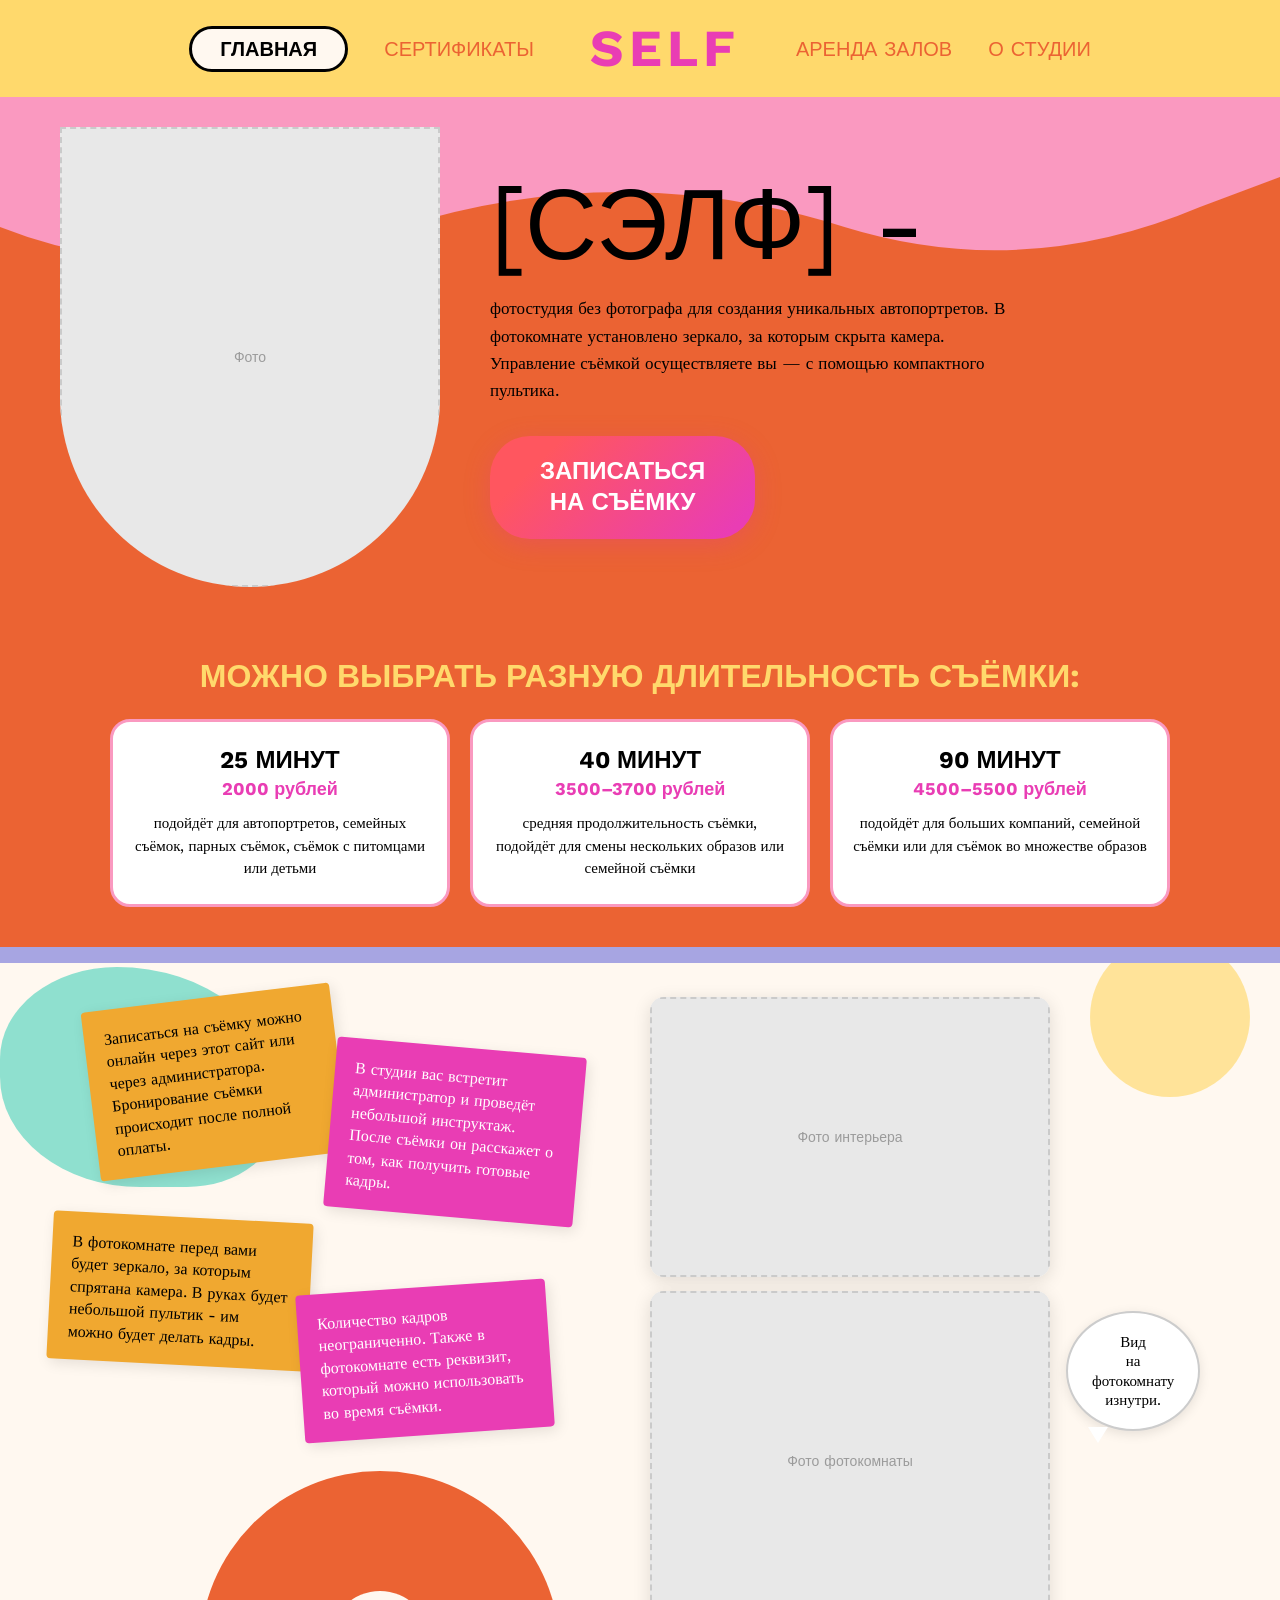
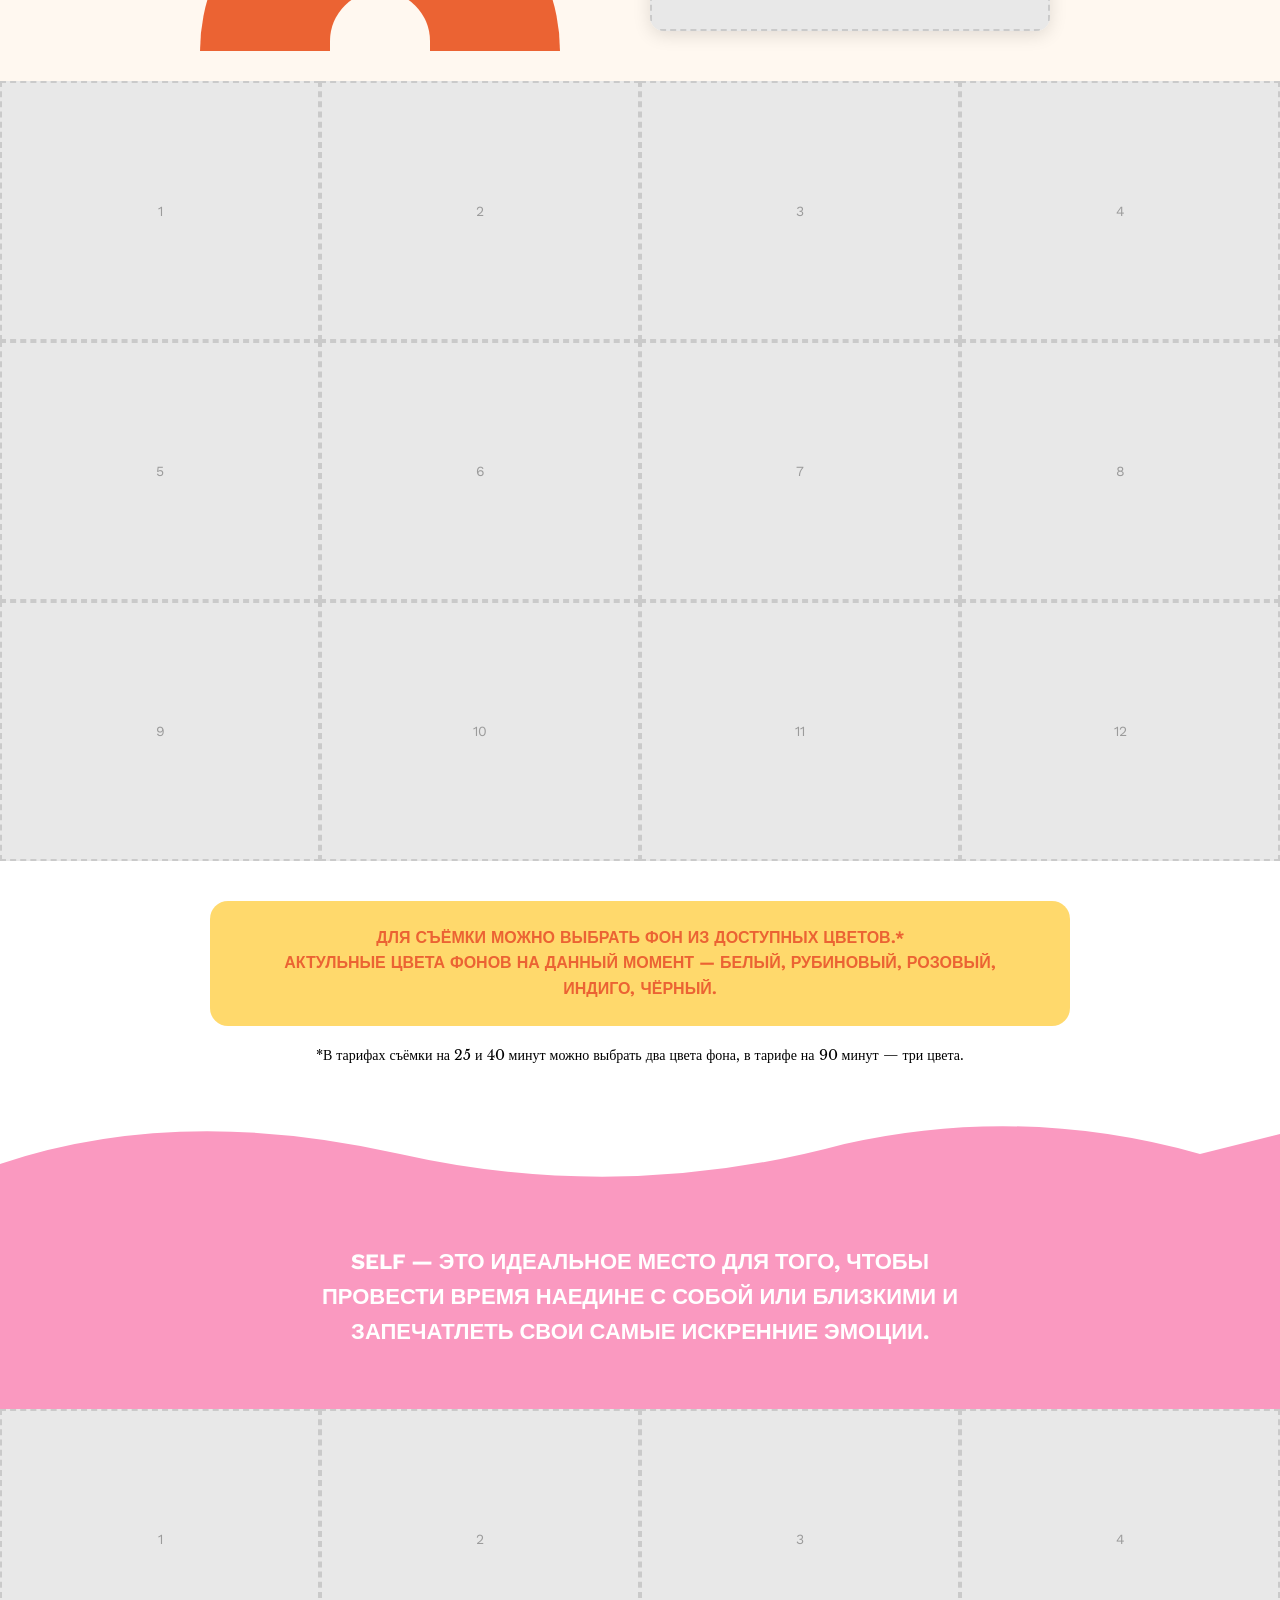
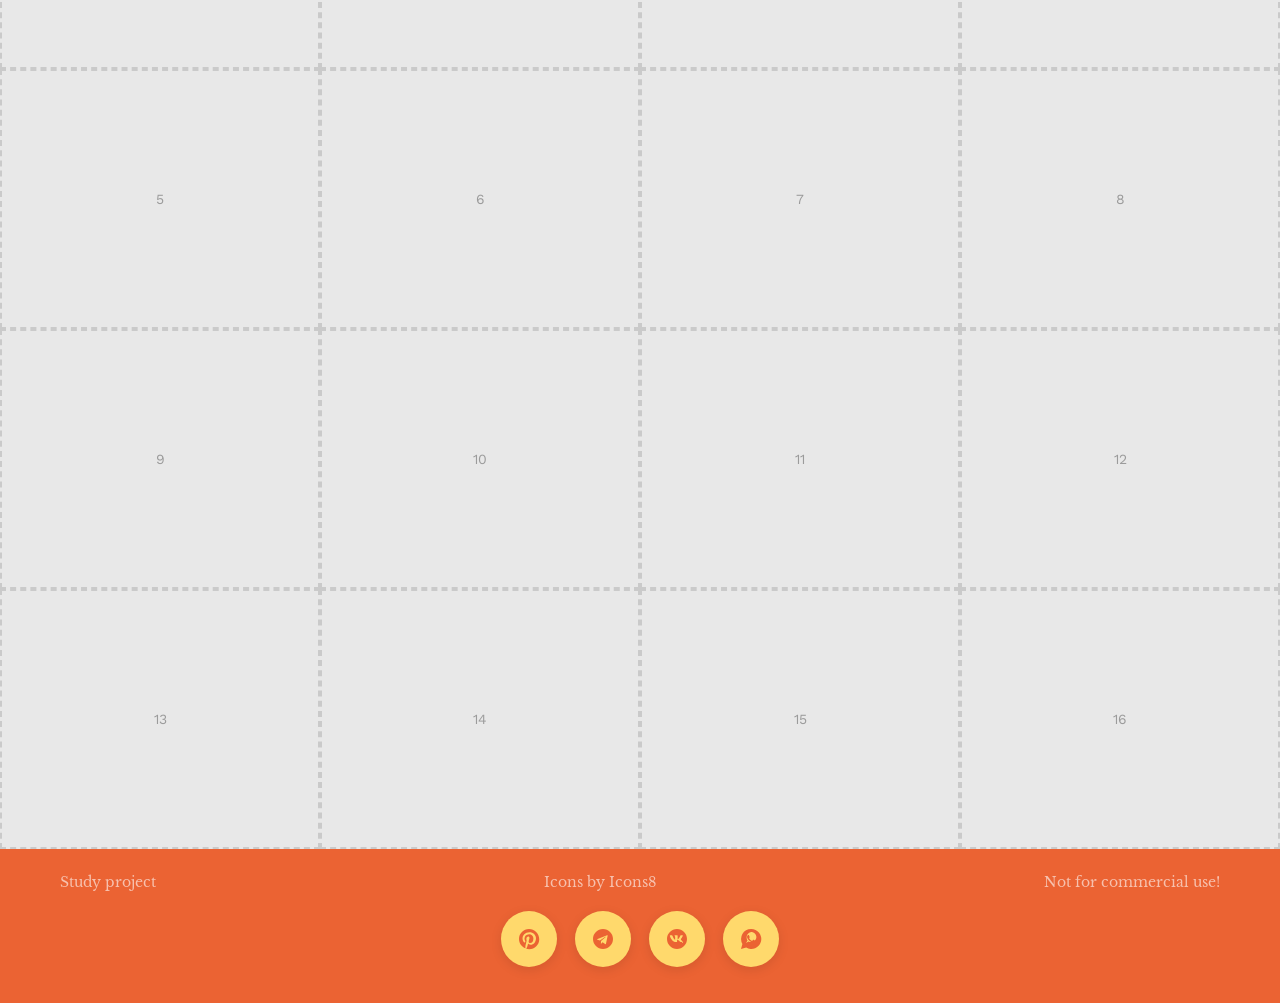
==== index.html @ c2c87804 "Add files via upload" ====
<!DOCTYPE html>
<html lang="ru">
<head>
    <meta charset="UTF-8">
    <meta name="viewport" content="width=device-width, initial-scale=1.0">
    <title>SELF — фотостудия</title>
    <!-- Подключаем файл стилей. Если переименуешь CSS файл — измени имя здесь -->
    <link rel="stylesheet" href="style.css">
</head>
<body>

<!-- ============================================================
     БЛОК 1: НАВИГАЦИЯ (HEADER)
     Жёлтая шапка сайта с меню
     
     Чтобы изменить текст пунктов — меняй текст внутри <a>
     Чтобы изменить какая страница "активная" — перемести класс nav__link--active
     Чтобы изменить ссылку — меняй href="файл.html"
     ============================================================ -->
<header class="header">
    <nav class="nav">
        <!-- ГЛАВНАЯ — активная страница (класс nav__link--active даёт рамку) -->
        <a href="index.html" class="nav__link nav__link--active">ГЛАВНАЯ</a>
        
        <!-- Остальные пункты — оранжевый текст без рамки -->
        <a href="certificates.html" class="nav__link">СЕРТИФИКАТЫ</a>
        
        <!-- Логотип SELF по центру — крупный розовый текст -->
        <!-- ЗАМЕНИ НА SVG: вместо текста вставь <img src="logo.svg" class="nav__logo-img"> -->
        <a href="index.html" class="nav__logo">SELF</a>
        
        <div class="nav__dropdown">
            <span class="nav__link">АРЕНДА ЗАЛОВ</span>
            <div class="nav__dropdown-menu">
                <a href="room-small.html" class="nav__dropdown-item">Малый зал</a>
                <a href="room-big.html" class="nav__dropdown-item">Большой зал</a>
            </div>
        </div>
        <a href="about.html" class="nav__link">О СТУДИИ</a>
    </nav>
</header>


<!-- ============================================================
     БЛОК 2: ГЕРОЙ (HERO)
     Главный экран — оранжевый фон, розовая волна сверху,
     фото слева, текст + кнопка справа
     ============================================================ -->
<section class="hero">

    <!-- Розовая волна сверху — это SVG-картинка -->
    <!-- Чтобы изменить форму волны — редактируй точки в path d="..." -->
    <!-- Чтобы изменить цвет волны — меняй fill="#FA99C0" -->
    <div class="hero__wave">
        <svg viewBox="0 0 1440 200" preserveAspectRatio="none">
            <path d="M0,0 L0,130 Q200,200 450,130 Q700,60 950,130 Q1150,185 1350,110 L1440,80 L1440,0 Z" fill="#FA99C0"/>
        </svg>
    </div>

    <div class="hero__inner">
        <!-- ФОТО слева — сейчас заглушка, замени на реальное фото -->
        <div class="hero__photo-col">
            <div class="hero__photo-wrap">
                <!-- ВСТАВИТЬ ФОТО: замени div.placeholder на <img src="фото.jpg" alt="описание"> -->
                <div class="placeholder">Фото</div>
            </div>
        </div>

        <!-- ТЕКСТ справа -->
        <div class="hero__text-col">
            <!-- Заголовок — меняй текст между тегами -->
            <h1 class="hero__title">[СЭЛФ] -</h1>
            
            <!-- Описание — меняй текст -->
            <p class="hero__desc">фотостудия без фотографа для создания уникальных автопортретов. В фотокомнате установлено зеркало, за которым скрыта камера. Управление съёмкой осуществляете вы — с помощью компактного пультика.</p>
            
            <!-- Кнопка — <br> делает перенос строки -->
            <!-- href="#" — ссылка, замени на нужную страницу -->
            <a href="#" class="hero__btn">ЗАПИСАТЬСЯ<br>НА СЪЁМКУ</a>
        </div>
    </div>
</section>


<!-- ============================================================
     БЛОК 3: ДЛИТЕЛЬНОСТЬ СЪЁМКИ (DURATION)
     Оранжевый фон, жёлтый заголовок, 3 карточки с розовой рамкой
     
     Чтобы добавить 4-ю карточку — скопируй <div class="duration__card">...</div>
     Чтобы изменить цену — меняй текст внутри <span class="duration__price">
     ============================================================ -->
<section class="duration">
    <h2 class="duration__heading">МОЖНО ВЫБРАТЬ РАЗНУЮ ДЛИТЕЛЬНОСТЬ СЪЁМКИ:</h2>
    
    <div class="duration__grid">
        <!-- Карточка 1: 25 минут -->
        <div class="duration__card">
            <span class="duration__time">25 МИНУТ</span>          <!-- Время -->
            <span class="duration__price">2000 рублей</span>       <!-- Цена (розовый цвет) -->
            <p class="duration__text">подойдёт для автопортретов, семейных съёмок, парных съёмок, съёмок с питомцами или детьми</p>  <!-- Описание -->
        </div>
        
        <!-- Карточка 2: 40 минут -->
        <div class="duration__card">
            <span class="duration__time">40 МИНУТ</span>
            <span class="duration__price">3500–3700 рублей</span>
            <p class="duration__text">средняя продолжительность съёмки, подойдёт для смены нескольких образов или семейной съёмки</p>
        </div>
        
        <!-- Карточка 3: 90 минут -->
        <div class="duration__card">
            <span class="duration__time">90 МИНУТ</span>
            <span class="duration__price">4500–5500 рублей</span>
            <p class="duration__text">подойдёт для больших компаний, семейной съёмки или для съёмок во множестве образов</p>
        </div>
    </div>
</section>


<!-- ============================================================
     БЛОК 4: СЕКЦИЯ "О СТУДИИ" (ABOUT)
     Бежевый фон, декоративные пятна, стикеры с текстом,
     фото интерьера, пузырь "Вид на фотокомнату"
     ============================================================ -->
<section class="about">
    <!-- Лавандовая полоска сверху (декор) -->
    <div class="about__stripe-top"></div>
    
    <!-- Декоративные пятна (блобы) — размер/цвет/позиция в CSS -->
    <div class="blob blob--green"></div>   <!-- Зелёное пятно слева -->
    <div class="blob blob--yellow"></div>  <!-- Жёлтый круг справа -->
    <div class="blob blob--arch"></div>    <!-- Оранжевая арка снизу -->

    <div class="about__inner">
        <!-- СТИКЕРЫ (записки) — левая колонка -->
        <div class="about__notes-area">
            <!-- Стикер 1 — оранжевый, наклон влево -->
            <!-- note--orange = оранжевый цвет, note--1 = позиция/наклон -->
            <div class="note note--orange note--1">
                <p>Записаться на съёмку можно онлайн через этот сайт или через администратора. Бронирование съёмки происходит после полной оплаты.</p>
            </div>
            
            <!-- Стикер 2 — розовый, наклон вправо -->
            <div class="note note--pink note--2">
                <p>В студии вас встретит администратор и проведёт небольшой инструктаж. После съёмки он расскажет о том, как получить готовые кадры.</p>
            </div>
            
            <!-- Стикер 3 — оранжевый -->
            <div class="note note--orange note--3">
                <p>В фотокомнате перед вами будет зеркало, за которым спрятана камера. В руках будет небольшой пультик - им можно будет делать кадры.</p>
            </div>
            
            <!-- Стикер 4 — розовый -->
            <div class="note note--pink note--4">
                <p>Количество кадров неограниченно. Также в фотокомнате есть реквизит, который можно использовать во время съёмки.</p>
            </div>
        </div>

        <!-- ФОТО — правая колонка -->
        <div class="about__photos-col">
            <!-- Верхнее фото интерьера -->
            <!-- ВСТАВИТЬ ФОТО: замени placeholder на <img src="фото.jpg" alt="описание"> -->
            <div class="about__photo about__photo--top">
                <div class="placeholder">Фото интерьера</div>
            </div>
            
            <div class="about__photo-row">
                <!-- Нижнее фото фотокомнаты -->
                <div class="about__photo about__photo--bottom">
                    <div class="placeholder">Фото фотокомнаты</div>
                </div>
                
                <!-- Пузырь с текстом и хвостиком -->
                <div class="about__bubble">
                    <span>Вид<br>на фотокомнату<br>изнутри.</span>
                    <div class="about__bubble-tail"></div>  <!-- Хвостик пузыря -->
                </div>
            </div>
        </div>
    </div>
</section>


<!-- ============================================================
     БЛОК 5: ФОТОСЕТКА ВЕРХНЯЯ (4 колонки × 3 ряда = 12 фото)
     
     ВСТАВИТЬ ФОТО: замени каждый <div class="placeholder">
     на <img src="фото.jpg" alt="" style="width:100%;height:100%;object-fit:cover">
     ============================================================ -->
<section class="pgrid pgrid--top">
    <div class="pg"><div class="placeholder">1</div></div>
    <div class="pg"><div class="placeholder">2</div></div>
    <div class="pg"><div class="placeholder">3</div></div>
    <div class="pg"><div class="placeholder">4</div></div>
    <div class="pg"><div class="placeholder">5</div></div>
    <div class="pg"><div class="placeholder">6</div></div>
    <div class="pg"><div class="placeholder">7</div></div>
    <div class="pg"><div class="placeholder">8</div></div>
    <div class="pg"><div class="placeholder">9</div></div>
    <div class="pg"><div class="placeholder">10</div></div>
    <div class="pg"><div class="placeholder">11</div></div>
    <div class="pg"><div class="placeholder">12</div></div>
</section>


<!-- ============================================================
     БЛОК 6: ИНФОРМАЦИЯ О ФОНАХ (BACKDROP)
     Белый фон, жёлтая карточка с текстом, сноска
     ============================================================ -->
<section class="backdrop-white">
    <!-- Жёлтая карточка с основным текстом -->
    <div class="backdrop__card">
        <p class="backdrop__text">ДЛЯ СЪЁМКИ МОЖНО ВЫБРАТЬ ФОН ИЗ ДОСТУПНЫХ ЦВЕТОВ.*<br>АКТУЛЬНЫЕ ЦВЕТА ФОНОВ НА ДАННЫЙ МОМЕНТ — БЕЛЫЙ, РУБИНОВЫЙ, РОЗОВЫЙ, ИНДИГО, ЧЁРНЫЙ.</p>
    </div>
    <!-- Сноска мелким текстом -->
    <p class="backdrop__note">*В тарифах съёмки на 25 и 40 минут можно выбрать два цвета фона, в тарифе на 90 минут — три цвета.</p>
</section>


<!-- ============================================================
     БЛОК 7: ЦИТАТА (QUOTE)
     Розовая волна переходит в розовый фон с белым текстом
     ============================================================ -->
<section class="quote-section">
    <!-- Волна — переход от белого (backdrop) к розовому -->
    <!-- Цвет волны fill="#FA99C0" — должен совпадать с фоном .quote__body -->
    <div class="quote__wave">
        <svg viewBox="0 0 1440 100" preserveAspectRatio="none">
            <path d="M0,100 L0,60 Q200,0 450,50 Q700,100 950,40 Q1150,0 1350,50 L1440,30 L1440,100 Z" fill="#FA99C0"/>
        </svg>
    </div>
    <!-- Текст цитаты — белый на розовом -->
    <div class="quote__body">
        <p class="quote__text">SELF — ЭТО ИДЕАЛЬНОЕ МЕСТО ДЛЯ ТОГО, ЧТОБЫ ПРОВЕСТИ ВРЕМЯ НАЕДИНЕ С СОБОЙ ИЛИ БЛИЗКИМИ И ЗАПЕЧАТЛЕТЬ СВОИ САМЫЕ ИСКРЕННИЕ ЭМОЦИИ.</p>
    </div>
</section>


<!-- ============================================================
     БЛОК 8: ФОТОСЕТКА НИЖНЯЯ (4 колонки × 4 ряда = 16 фото)
     ============================================================ -->
<section class="pgrid pgrid--btm">
    <div class="pg"><div class="placeholder">1</div></div>
    <div class="pg"><div class="placeholder">2</div></div>
    <div class="pg"><div class="placeholder">3</div></div>
    <div class="pg"><div class="placeholder">4</div></div>
    <div class="pg"><div class="placeholder">5</div></div>
    <div class="pg"><div class="placeholder">6</div></div>
    <div class="pg"><div class="placeholder">7</div></div>
    <div class="pg"><div class="placeholder">8</div></div>
    <div class="pg"><div class="placeholder">9</div></div>
    <div class="pg"><div class="placeholder">10</div></div>
    <div class="pg"><div class="placeholder">11</div></div>
    <div class="pg"><div class="placeholder">12</div></div>
    <div class="pg"><div class="placeholder">13</div></div>
    <div class="pg"><div class="placeholder">14</div></div>
    <div class="pg"><div class="placeholder">15</div></div>
    <div class="pg"><div class="placeholder">16</div></div>
</section>


<!-- ============================================================
     БЛОК 9: ПОДВАЛ (FOOTER)
     Оранжевый фон, текст, иконки соцсетей в жёлтых кружках
     ============================================================ -->
<footer class="footer">
    <!-- Три текста в ряд -->
    <div class="footer__top">
        <span>Study project</span>
        <span>Icons by Icons8</span>
        <span>Not for commercial use!</span>
    </div>
    
    <!-- Иконки соцсетей — каждая в жёлтом кружке -->
    <!-- SVG внутри — это векторная иконка. Можно заменить на другую -->
    <div class="footer__socials">
        <!-- Pinterest -->
        <a href="#" class="soc"><svg width="24" height="24" viewBox="0 0 24 24" fill="currentColor"><path d="M12 2C6.48 2 2 6.48 2 12c0 4.25 2.67 7.9 6.44 9.34-.09-.78-.17-1.99.04-2.85.18-.78 1.2-5.08 1.2-5.08s-.31-.61-.31-1.52c0-1.42.82-2.49 1.85-2.49.87 0 1.29.66 1.29 1.44 0 .88-.56 2.19-.85 3.41-.24 1.02.51 1.85 1.52 1.85 1.82 0 3.22-1.92 3.22-4.69 0-2.45-1.76-4.17-4.28-4.17-2.91 0-4.62 2.18-4.62 4.44 0 .88.34 1.82.76 2.33.08.1.09.19.07.29-.08.32-.25 1.02-.29 1.16-.05.19-.15.23-.35.14-1.31-.61-2.13-2.53-2.13-4.07 0-3.31 2.41-6.36 6.94-6.36 3.65 0 6.48 2.6 6.48 6.07 0 3.62-2.28 6.54-5.46 6.54-1.07 0-2.07-.55-2.41-1.21l-.66 2.5c-.24.91-.88 2.06-1.31 2.75.99.31 2.03.47 3.12.47 5.52 0 10-4.48 10-10S17.52 2 12 2z"/></svg></a>
        <!-- Telegram -->
        <a href="#" class="soc"><svg width="24" height="24" viewBox="0 0 24 24" fill="currentColor"><path d="M12 2C6.48 2 2 6.48 2 12s4.48 10 10 10 10-4.48 10-10S17.52 2 12 2zm4.64 6.8l-1.66 7.84c-.12.56-.44.7-.9.43l-2.5-1.84-1.2 1.16c-.14.14-.25.25-.5.25l.18-2.52 4.6-4.16c.2-.18-.04-.28-.3-.1L8.9 13.42l-2.42-.76c-.52-.16-.53-.52.12-.78l9.46-3.64c.44-.16.82.1.68.76z"/></svg></a>
        <!-- VK -->
        <a href="#" class="soc"><svg width="24" height="24" viewBox="0 0 24 24" fill="currentColor"><path d="M12 2C6.48 2 2 6.48 2 12s4.48 10 10 10 10-4.48 10-10S17.52 2 12 2zm5.01 13.04h-1.43c-.54 0-.71-.43-1.68-1.42-.85-.82-1.22-.93-1.43-.93-.29 0-.38.08-.38.49v1.3c0 .35-.11.56-1.03.56-1.52 0-3.21-.92-4.4-2.64C5.24 10.58 4.9 9.08 4.9 8.68c0-.21.08-.4.49-.4h1.43c.37 0 .51.17.65.56.72 2.08 1.92 3.9 2.41 3.9.19 0 .27-.08.27-.55v-2.15c-.06-.94-.55-1.02-.55-1.36 0-.17.14-.34.37-.34h2.25c.31 0 .42.17.42.53v2.9c0 .31.14.42.23.42.19 0 .34-.11.68-.46 1.06-1.18 1.81-3.01 1.81-3.01.1-.21.27-.4.64-.4h1.43c.43 0 .52.22.43.53-.18.82-1.89 3.24-1.89 3.24-.15.24-.21.35 0 .63.14.2.63.63.95 1.01.6.69 1.05 1.27 1.17 1.67.13.4-.08.6-.49.6z"/></svg></a>
        <!-- WhatsApp -->
        <a href="#" class="soc"><svg width="24" height="24" viewBox="0 0 24 24" fill="currentColor"><path d="M12 2a10 10 0 0 0-8.6 15L2 22l5.2-1.4A10 10 0 1 0 12 2zm.03 3c2.94 0 5.33 2.27 5.34 5.06 0 2.79-2.39 5.06-5.34 5.06-.89 0-1.73-.22-2.48-.62L7 16l1.55-2.42A4.93 4.93 0 017.69 10.06C7.7 7.27 10.09 5 13.03 5zm-2.7 3.07c-.14 0-.36.05-.55.26-.18.2-.7.68-.7 1.66s.72 1.93.82 2.06c.1.13 1.39 2.13 3.39 2.99.47.2.84.33 1.13.42.47.15.9.13 1.24.08.38-.06 1.17-.48 1.33-.94.17-.46.17-.86.12-.94-.05-.09-.18-.14-.38-.24s-1.17-.58-1.35-.64c-.18-.07-.31-.1-.45.1-.13.2-.52.64-.63.78-.12.13-.24.15-.44.05s-.85-.31-1.63-.99c-.6-.53-1.01-1.19-1.13-1.39-.12-.2-.01-.3.09-.4.09-.09.2-.24.3-.36.1-.12.13-.2.2-.34.07-.13.04-.25-.02-.35-.05-.1-.44-1.06-.6-1.46-.16-.38-.32-.33-.44-.34h-.38c-.13 0-.35.05-.53.25z"/></svg></a>
    </div>
</footer>

</body>
</html>
---- style.css ----
/* ================================================================
   SELF ФОТОСТУДИЯ — ФАЙЛ СТИЛЕЙ
   Этот файл отвечает за ВСЮ визуальную часть сайта.
   Каждый блок подробно подписан — читай комментарии.
   ================================================================ */


/* ================================================================
   БЛОК: ПОДКЛЮЧЕНИЕ ШРИФТОВ
   Здесь загружаются шрифты из папки fonts/
   Если шрифт не отображается — проверь что файл лежит в папке fonts/
   ================================================================ */

/* Inter Regular — для обычного текста навигации, заголовков */
@font-face {
    font-family: 'Inter';          /* Имя шрифта, по которому его вызываем */
    font-style: normal;             /* Обычный стиль (не курсив) */
    font-weight: 400;               /* 400 = обычная толщина (Regular) */
    font-display: swap;             /* Показать текст сразу, подгрузить шрифт потом */
    src: url('fonts/Inter-Regular.ttf') format('truetype');  /* Путь к файлу шрифта */
}

/* Inter SemiBold — для полужирного текста (заголовки карточек, кнопки) */
@font-face {
    font-family: 'Inter';
    font-style: normal;
    font-weight: 600;               /* 600 = полужирный (SemiBold) */
    font-display: swap;
    src: url('fonts/Inter-SemiBold.ttf') format('truetype');
}

/* Inter Bold — для жирного текста (логотип SELF, заголовки) */
@font-face {
    font-family: 'Inter';
    font-style: normal;
    font-weight: 700;               /* 700 = жирный (Bold) */
    font-display: swap;
    src: url('fonts/Inter-Bold.ttf') format('truetype');
}

/* Libre Baskerville Regular — для описательного текста (serif, с засечками) */
@font-face {
    font-family: 'Libre Baskerville';
    font-style: normal;
    font-weight: 400;
    font-display: swap;
    src: url('fonts/LibreBaskerville-Regular.ttf') format('truetype');
}

/* Libre Baskerville Bold */
@font-face {
    font-family: 'Libre Baskerville';
    font-style: normal;
    font-weight: 700;
    font-display: swap;
    src: url('fonts/LibreBaskerville-Bold.ttf') format('truetype');
}

/* Libre Baskerville Italic — для курсивного текста */
@font-face {
    font-family: 'Libre Baskerville';
    font-style: italic;
    font-weight: 400;
    font-display: swap;
    src: url('fonts/LibreBaskerville-Italic.ttf') format('truetype');
}


/* ================================================================
   БЛОК: ЦВЕТА САЙТА (ПЕРЕМЕННЫЕ)
   Все цвета хранятся здесь. Чтобы изменить цвет по всему сайту —
   поменяй значение ТОЛЬКО ЗДЕСЬ, и оно обновится везде.
   
   Пример: хочешь другой оранжевый — меняй --orange: #НОВЫЙЦВЕТ;
   ================================================================ */
:root {
    --orange: #EB6333;      /* Основной оранжевый — фон hero, duration, footer, арка */
    --pink: #FA99C0;        /* Розовый — волна в hero, рамки карточек, фон секции quote */
    --yellow: #FFD96C;      /* Жёлтый — фон навигации, карточки "для съёмки", "часы работы" */
    --green: #6AD8C4;       /* Зелёный — декоративный блоб (пятно) в секции About */
    --btn-from: #FF565F;    /* Градиент кнопки НАЧАЛО — красно-оранжевый */
    --btn-to: #E93DB4;      /* Градиент кнопки КОНЕЦ — розово-фиолетовый. Также цвет розовых стикеров */
    --black: #000;          /* Чёрный — основной цвет текста */
    --white: #FFF;          /* Белый */
    --beige: #FFF8F0;       /* Бежевый — фон страницы, фон секции About */
    --lavender: #A7A5E2;    /* Лавандовый — декоративная полоска над секцией About */
    --f-sans: 'Inter', sans-serif;              /* Шрифт без засечек — для заголовков, навигации, кнопок */
    --f-serif: 'Libre Baskerville', serif;      /* Шрифт с засечками — для описательного текста */
}


/* ================================================================
   БЛОК: СБРОС СТИЛЕЙ + ОБЩИЕ НАСТРОЙКИ
   Убираем стандартные отступы браузера и задаём базу
   ================================================================ */
*,
*::before,
*::after {
    margin: 0;              /* Убираем отступы по умолчанию */
    padding: 0;             /* Убираем внутренние отступы */
    box-sizing: border-box; /* Ширина включает padding и border */
}

body {
    font-family: var(--f-serif);    /* Основной шрифт сайта — Libre Baskerville */
    color: var(--black);            /* Цвет текста — чёрный */
    background: var(--beige);       /* Фон всей страницы — бежевый */
    overflow-x: hidden;             /* Скрыть горизонтальную прокрутку */
    max-width: 1440px;              /* Максимальная ширина сайта */
    margin: 0 auto;                 /* Центрируем сайт на больших экранах */
}

img {
    max-width: 100%;        /* Картинки не выходят за пределы блока */
    display: block;         /* Убираем пробел под картинкой */
}

a {
    text-decoration: none;  /* Убираем подчёркивание у ссылок */
    color: inherit;         /* Ссылки наследуют цвет родителя */
}

/* Заглушка для фото — серый прямоугольник с надписью "Фото" */
.placeholder {
    width: 100%;
    height: 100%;
    background: #E8E8E8;           /* Светло-серый фон */
    display: flex;                  /* Flexbox для центрирования текста */
    align-items: center;            /* Центр по вертикали */
    justify-content: center;        /* Центр по горизонтали */
    font-family: var(--f-sans);     /* Шрифт Inter */
    font-size: 14px;                /* Размер текста */
    color: #9B9B9B;                 /* Серый цвет текста */
    border: 2px dashed #CACACA;     /* Пунктирная рамка */
}


/* ================================================================
   БЛОК 1: НАВИГАЦИЯ (HEADER)
   Жёлтая полоска сверху с меню: ГЛАВНАЯ, СЕРТИФИКАТЫ, SELF, АРЕНДА ЗАЛОВ, О СТУДИИ
   ================================================================ */

/* Контейнер навигации — жёлтый фон на всю ширину */
.header {
    background: var(--yellow);      /* Цвет фона — жёлтый #FFD96C */
    padding: 18px 60px;             /* Отступы: 18px сверху/снизу, 60px по бокам */
}

/* Сама навигация — элементы в ряд по центру */
.nav {
    display: flex;                  /* Располагаем элементы в ряд */
    align-items: center;            /* Выравниваем по вертикали */
    justify-content: center;        /* Центрируем всё по горизонтали */
    gap: 36px;                      /* Расстояние между пунктами меню — 36px */
}

/* Обычные ссылки навигации (СЕРТИФИКАТЫ, АРЕНДА ЗАЛОВ, О СТУДИИ) */
.nav__link {
    font-family: var(--f-sans);     /* Шрифт Inter */
    font-size: 20px;                /* Размер текста — 20px */
    font-weight: 400;               /* Обычная толщина (Regular) */
    text-transform: uppercase;      /* ВСЕ БУКВЫ ЗАГЛАВНЫЕ */
    color: var(--orange);           /* Цвет текста — оранжевый #EB6333 */
    transition: opacity 0.2s;       /* Плавное изменение прозрачности при наведении */
}

/* Активная ссылка (текущая страница) — ГЛАВНАЯ в овале */
.nav__link--active {
    border: 3px solid var(--black); /* Чёрная рамка толщиной 3px */
    border-radius: 30px;            /* Закругление — делает овал */
    padding: 8px 28px;              /* Внутренние отступы: 8px верх/низ, 28px бока */
    background: var(--beige);       /* Фон — бежевый (не белый!) */
    color: var(--black);            /* Цвет текста — чёрный (в отличие от остальных оранжевых) */
    font-weight: 600;               /* Полужирный текст */
}

/* Эффект при наведении на ссылку */
.nav__link:hover {
    opacity: 0.7;                   /* Делаем полупрозрачным */
}

/* Логотип SELF по центру навигации */
.nav__logo {
    font-family: var(--f-sans);     /* Шрифт Inter */
    font-size: 52px;                /* Размер — 52px (крупный) */
    font-weight: 700;               /* Жирный (Bold) */
    color: var(--btn-to);           /* Цвет — розово-фиолетовый #E93DB4 */
    letter-spacing: 5px;            /* Расстояние между буквами */
    margin: 0 20px;                 /* Отступы слева/справа от логотипа */
}


/* ================================================================
   БЛОК 2: ГЕРОЙ (HERO) — Главный экран с фото и текстом
   Оранжевый блок с розовой волной сверху, фото слева, текст справа
   ================================================================ */

/* Контейнер героя — оранжевый фон */
.hero {
    background: var(--orange);      /* Фон — оранжевый #EB6333 */
    position: relative;             /* Нужно для позиционирования волны */
    padding: 0 60px 40px;           /* Отступы: 0 сверху, 60px бока, 40px снизу */
    overflow: hidden;               /* Скрыть всё что выходит за пределы */
}

/* Розовая волна сверху hero */
.hero__wave {
    position: absolute;             /* Поверх основного контента */
    top: 0;                         /* Прижать к верху */
    left: 0;                        /* Прижать к левому краю */
    width: 100%;                    /* На всю ширину */
    height: 200px;                  /* Высота волны — 200px */
    z-index: 0;                     /* Под контентом */
}

/* SVG внутри волны */
.hero__wave svg {
    width: 100%;
    height: 100%;
    display: block;
}

/* Внутренний контейнер — фото + текст в ряд */
.hero__inner {
    position: relative;             /* Над волной */
    z-index: 1;                     /* Выше волны (z-index: 0) */
    display: flex;                  /* Располагаем в ряд */
    align-items: center;            /* Выравниваем по центру вертикально */
    gap: 50px;                      /* Расстояние между фото и текстом — 50px */
    padding-top: 30px;              /* Отступ сверху */
}

/* Колонка с фото */
.hero__photo-col {
    flex-shrink: 0;                 /* Не сжимать фото-колонку */
}

/* Обёртка фото — полукруг снизу */
.hero__photo-wrap {
    width: 380px;                   /* Ширина фото — 380px */
    height: 460px;                  /* Высота фото — 460px */
    overflow: hidden;               /* Обрезать фото по форме */
    border-radius: 0 0 190px 190px; /* Закругление ТОЛЬКО снизу — полукруг */
    background: var(--pink);        /* Фон-заглушка — розовый (виден пока нет фото) */
}

/* Колонка с текстом */
.hero__text-col {
    flex: 1;                        /* Занимает оставшееся пространство */
    max-width: 520px;               /* Но не больше 520px */
}

/* Заголовок [СЭЛФ] - */
.hero__title {
    font-family: var(--f-sans);     /* Шрифт Inter */
    font-size: 100px;               /* ОГРОМНЫЙ размер — 100px */
    font-weight: 400;               /* Обычная толщина (не жирный) */
    line-height: 100%;              /* Межстрочный интервал = размеру шрифта */
    margin-bottom: 20px;            /* Отступ снизу — 20px */
}

/* Описательный текст под заголовком */
.hero__desc {
    font-family: var(--f-serif);    /* Шрифт Libre Baskerville (с засечками) */
    font-size: 17px;                /* Размер — 17px */
    line-height: 160%;              /* Межстрочный интервал — 160% (просторно) */
    margin-bottom: 32px;            /* Отступ снизу перед кнопкой */
}

/* Кнопка "ЗАПИСАТЬСЯ НА СЪЁМКУ" */
.hero__btn {
    display: inline-block;
    background: linear-gradient(135deg, var(--btn-from) 20%, var(--btn-to) 91%);
        /* Градиент под углом 135°: от красного #FF565F к розовому #E93DB4 */
    color: var(--white);            /* Белый текст */
    font-family: var(--f-sans);     /* Шрифт Inter */
    font-weight: 600;               /* Полужирный */
    font-size: 24px;                /* Размер — 24px */
    text-transform: uppercase;      /* ЗАГЛАВНЫЕ БУКВЫ */
    padding: 20px 50px;             /* Внутренние отступы: 20px верх/низ, 50px бока */
    border-radius: 40px;            /* Сильное закругление — делает pill-форму */
    text-align: center;
    line-height: 130%;
    box-shadow: 0 6px 24px rgba(229, 62, 132, 0.35);  /* Розовая тень под кнопкой */
    transition: transform 0.3s;     /* Плавная анимация при наведении */
}

/* Кнопка при наведении — поднимается вверх */
.hero__btn:hover {
    transform: translateY(-3px);    /* Сдвигаем на 3px вверх */
}


/* ================================================================
   БЛОК 3: ДЛИТЕЛЬНОСТЬ СЪЁМКИ (DURATION)
   Оранжевый блок с заголовком и тремя карточками (25/40/90 минут)
   ================================================================ */

/* Контейнер секции */
.duration {
    background: var(--orange);      /* Оранжевый фон */
    padding: 30px 60px 40px;        /* Отступы */
}

/* Заголовок "МОЖНО ВЫБРАТЬ РАЗНУЮ ДЛИТЕЛЬНОСТЬ СЪЁМКИ:" */
.duration__heading {
    font-family: var(--f-sans);     /* Шрифт Inter */
    font-size: 32px;                /* Размер — 32px */
    font-weight: 600;               /* Полужирный */
    text-align: center;             /* По центру */
    text-transform: uppercase;      /* ЗАГЛАВНЫЕ */
    color: var(--yellow);           /* Жёлтый цвет текста на оранжевом фоне */
    line-height: 120%;
    margin-bottom: 24px;            /* Отступ до карточек */
}

/* Контейнер для трёх карточек в ряд */
.duration__grid {
    display: flex;                  /* В ряд */
    gap: 20px;                      /* Расстояние между карточками */
    justify-content: center;        /* По центру */
}

/* Одна карточка (25 минут / 40 минут / 90 минут) */
.duration__card {
    flex: 1;                        /* Равная ширина */
    max-width: 340px;               /* Не больше 340px */
    background: var(--white);       /* Белый фон */
    border: 3px solid var(--pink);  /* СПЛОШНАЯ розовая рамка 3px (цвет #FA99C0) */
    border-radius: 20px;            /* Закругление углов */
    padding: 24px 20px;             /* Внутренние отступы */
    text-align: center;
    transition: transform 0.3s;     /* Плавная анимация */
}

/* Карточка при наведении */
.duration__card:hover {
    transform: translateY(-3px);    /* Поднимается на 3px */
}

/* Текст "25 МИНУТ" / "40 МИНУТ" / "90 МИНУТ" */
.duration__time {
    display: block;
    font-family: var(--f-sans);     /* Inter */
    font-size: 24px;                /* Размер — 24px */
    font-weight: 600;               /* Полужирный */
    text-transform: uppercase;
    margin-bottom: 4px;
}

/* Цена "2000 рублей" */
.duration__price {
    display: block;
    font-family: var(--f-sans);     /* Inter */
    font-size: 18px;
    font-weight: 600;
    color: var(--btn-to);           /* Розово-фиолетовый цвет #E93DB4 */
    margin-bottom: 12px;
}

/* Описательный текст карточки */
.duration__text {
    font-family: var(--f-serif);    /* Libre Baskerville */
    font-size: 15px;
    line-height: 150%;
}


/* ================================================================
   БЛОК 4: О СТУДИИ (ABOUT)
   Бежевый блок со стикерами (записки) слева, фото справа,
   декоративными пятнами (блобами) и оранжевой аркой
   ================================================================ */

/* Контейнер секции */
.about {
    position: relative;             /* Для позиционирования блобов */
    padding: 50px 60px 50px;
    min-height: 560px;              /* Минимальная высота */
    overflow: hidden;               /* Скрыть выходящие за край элементы */
    background: var(--beige);       /* Бежевый фон */
}

/* Лавандовая декоративная полоска СВЕРХУ секции */
.about__stripe-top {
    position: absolute;
    top: 0;
    left: 0;
    width: 100%;
    height: 16px;                   /* Толщина полоски — 16px */
    background: var(--lavender);    /* Лавандовый цвет #A7A5E2 */
    z-index: 5;                     /* Поверх всего */
}

/* Общий стиль для декоративных пятен (блобов) */
.blob {
    position: absolute;             /* Свободное позиционирование */
    z-index: 0;                     /* Под контентом */
}

/* Зелёный блоб (пятно) — слева вверху */
.blob--green {
    width: 280px;                   /* Ширина пятна */
    height: 220px;                  /* Высота пятна */
    background: var(--green);       /* Зелёный цвет #6AD8C4 */
    opacity: 0.75;                  /* Полупрозрачность — 75% */
    top: 20px;                      /* Отступ от верха */
    left: 0;                        /* Прижать к левому краю */
    border-radius: 50% 70% 40% 60%; /* Неровная форма — "клякса" */
}

/* Жёлтый круг — справа вверху */
.blob--yellow {
    width: 160px;
    height: 160px;
    background: var(--yellow);      /* Жёлтый #FFD96C */
    opacity: 0.65;
    top: -10px;
    right: 30px;
    border-radius: 50%;             /* Идеальный круг */
}

/* Оранжевая арка (полукруг с вырезом) — снизу по центру */
.blob--arch {
    width: 360px;
    height: 180px;
    background: var(--orange);      /* Оранжевый #EB6333 */
    bottom: 30px;                   /* Отступ от низа */
    left: 200px;                    /* Отступ от левого края */
    border-radius: 180px 180px 0 0; /* Закругление ТОЛЬКО сверху — полукруг */
    z-index: 1;
}

/* Вырез внизу арки (создаёт форму "арки"/"подковы") */
.blob--arch::after {
    content: '';                    /* Пустой элемент */
    position: absolute;
    bottom: 0;
    left: 50%;
    transform: translateX(-50%);    /* Центрируем */
    width: 100px;                   /* Ширина выреза */
    height: 60px;                   /* Высота выреза */
    background: var(--beige);       /* Тот же цвет что и фон — создаёт "дырку" */
    border-radius: 60px 60px 0 0;
}

/* Внутренний контейнер — стикеры слева, фото справа */
.about__inner {
    position: relative;
    z-index: 2;                     /* Над блобами */
    display: flex;                  /* В ряд */
    gap: 30px;                      /* Расстояние между колонками */
    align-items: flex-start;        /* Выравнивание по верху */
}

/* Область стикеров (левая колонка) */
.about__notes-area {
    flex: 1;                        /* Занимает свободное место */
    position: relative;             /* Для absolute-позиционирования стикеров */
    min-height: 460px;
    max-width: 560px;
}

/* Общий стиль стикера (записки) */
.note {
    padding: 18px 20px;             /* Внутренние отступы */
    border-radius: 4px;             /* Чуть закруглённые углы */
    font-family: var(--f-serif);    /* Libre Baskerville */
    font-size: 16px;
    line-height: 140%;
    box-shadow: 3px 4px 14px rgba(0,0,0,0.1);  /* Лёгкая тень */
    position: absolute;             /* Свободное позиционирование — стикеры "разбросаны" */
    width: 250px;                   /* Ширина стикера */
}

/* Оранжевый стикер */
.note--orange {
    background: #F0A830;            /* Оранжево-жёлтый фон */
    color: var(--black);            /* Чёрный текст */
}

/* Розовый стикер */
.note--pink {
    background: var(--btn-to);      /* Розово-фиолетовый фон #E93DB4 */
    color: var(--white);            /* Белый текст */
}

/* Позиция стикера 1 (первый, левый верхний) */
.note--1 {
    top: 0;                         /* Расстояние от верха секции */
    left: 30px;                     /* Расстояние от левого края */
    transform: rotate(-7deg);       /* Наклон -7 градусов (влево) */
    z-index: 3;                     /* Порядок наложения */
}

/* Позиция стикера 2 (правый верхний) */
.note--2 {
    top: 50px;
    left: 270px;
    transform: rotate(5deg);        /* Наклон +5 градусов (вправо) */
    z-index: 4;                     /* Лежит поверх стикера 1 */
}

/* Позиция стикера 3 (левый нижний) */
.note--3 {
    top: 220px;
    left: -10px;
    transform: rotate(3deg);
    z-index: 5;
    width: 260px;                   /* Чуть шире остальных */
}

/* Позиция стикера 4 (правый нижний) */
.note--4 {
    top: 290px;
    left: 240px;
    transform: rotate(-4deg);
    z-index: 6;                     /* Самый верхний — лежит поверх всех */
    width: 250px;
}

/* Колонка с фото (правая сторона) */
.about__photos-col {
    flex-shrink: 0;                 /* Не сжимать */
    width: 480px;
    display: flex;
    flex-direction: column;         /* Фото друг под другом */
    gap: 14px;                      /* Расстояние между фото */
}

/* Общий стиль фото */
.about__photo {
    border-radius: 14px;            /* Закруглённые углы */
    overflow: hidden;               /* Обрезать по краям */
    box-shadow: 0 4px 18px rgba(0,0,0,0.12);  /* Тень */
}

/* Верхнее фото — меньше */
.about__photo--top {
    height: 280px;                  /* Высота */
    width: 400px;                   /* Ширина */
}

/* Нижнее фото — больше */
.about__photo--bottom {
    height: 340px;
    width: 400px;
    flex-shrink: 0;
}

/* Ряд: нижнее фото + баббл "Вид на фотокомнату" */
.about__photo-row {
    display: flex;
    gap: 16px;
    align-items: flex-start;
}

/* Пузырь с текстом "Вид на фотокомнату изнутри" */
.about__bubble {
    background: var(--white);       /* Белый фон */
    padding: 20px 24px;
    border-radius: 50%;             /* Овальная форма */
    font-family: var(--f-serif);
    font-size: 15px;
    line-height: 1.3;
    box-shadow: 0 3px 12px rgba(0,0,0,0.1);
    margin-top: 20px;
    text-align: center;
    width: 140px;                   /* Ширина пузыря */
    height: 120px;                  /* Высота пузыря */
    display: flex;
    align-items: center;
    justify-content: center;
    position: relative;
    border: 2px solid #ccc;         /* Серая рамка */
}

/* "Хвостик" пузыря — треугольник снизу */
.about__bubble-tail {
    position: absolute;
    left: 20px;
    bottom: -14px;                  /* Выходит за пределы пузыря вниз */
    width: 0;
    height: 0;
    /* Треугольник через CSS borders */
    border-left: 10px solid transparent;
    border-right: 10px solid transparent;
    border-top: 16px solid var(--white);  /* Цвет хвостика = цвет пузыря */
}


/* ================================================================
   БЛОК 5 и 8: ФОТОСЕТКИ (PHOTO GRIDS)
   Сетка из фотографий: 4 колонки
   Блок 5 = 4×3 (12 фото) — верхний грид
   Блок 8 = 4×4 (16 фото) — нижний грид
   ================================================================ */

/* Контейнер сетки */
.pgrid {
    display: grid;                          /* CSS Grid */
    grid-template-columns: repeat(4, 1fr);  /* 4 равных колонки */
}

/* Одна ячейка фото */
.pg {
    height: 260px;                  /* Высота ячейки — 260px */
    overflow: hidden;               /* Обрезать фото по краям */
}

/* Пустая ячейка (если фото не хватает) */
.pg--empty {
    background: var(--beige);       /* Бежевый фон — сливается со страницей */
}


/* ================================================================
   БЛОК 6: ИНФОРМАЦИЯ О ФОНАХ (BACKDROP)
   Белый блок с жёлтой карточкой "ДЛЯ СЪЁМКИ МОЖНО ВЫБРАТЬ ФОН..."
   ================================================================ */

/* Контейнер — белый фон */
.backdrop-white {
    background: var(--white);       /* Белый фон */
    padding: 40px 60px;
    text-align: center;
}

/* Жёлтая карточка с текстом */
.backdrop__card {
    background: var(--yellow);      /* Жёлтый фон #FFD96C */
    border-radius: 18px;            /* Закруглённые углы */
    padding: 24px 48px;             /* Внутренние отступы */
    display: inline-block;          /* Ширина по содержимому */
    max-width: 860px;
    margin: 0 auto 20px;
}

/* Текст внутри жёлтой карточки */
.backdrop__text {
    font-family: var(--f-sans);     /* Inter */
    font-size: 16px;
    font-weight: 700;               /* Жирный */
    text-transform: uppercase;
    color: var(--orange);           /* Оранжевый цвет текста */
    line-height: 160%;
}

/* Сноска со звёздочкой */
.backdrop__note {
    font-family: var(--f-serif);    /* Libre Baskerville */
    font-size: 14px;
    color: var(--black);
}


/* ================================================================
   БЛОК 7: ЦИТАТА (QUOTE)
   Розовая секция с белым текстом и волной сверху
   "SELF — ЭТО ИДЕАЛЬНОЕ МЕСТО..."
   ================================================================ */

/* Контейнер секции */
.quote-section {
    position: relative;
    overflow: hidden;
}

/* Волна сверху — переход от белого к розовому */
.quote__wave {
    height: 100px;                  /* Высота волны */
    background: var(--white);       /* Фон ЗА волной — белый (от предыдущей секции) */
}

.quote__wave svg {
    width: 100%;
    height: 100%;
    display: block;
}

/* Розовый блок с текстом */
.quote__body {
    background: var(--pink);        /* Розовый фон #FA99C0 */
    padding: 40px 60px 60px;
    text-align: center;
}

/* Текст цитаты — БЕЛЫЙ */
.quote__text {
    font-family: var(--f-sans);     /* Inter */
    font-size: 22px;
    font-weight: 700;               /* Жирный */
    text-transform: uppercase;
    color: var(--white);            /* ← БЕЛЫЙ цвет текста на розовом фоне */
    line-height: 160%;
    max-width: 700px;               /* Максимальная ширина текста */
    margin: 0 auto;                 /* Центрирование */
}


/* ================================================================
   БЛОК 9: ПОДВАЛ (FOOTER)
   Оранжевый блок с текстом и иконками соцсетей
   ================================================================ */

/* Контейнер футера */
.footer {
    background: var(--orange);      /* Оранжевый фон */
    padding: 24px 60px 36px;
}

/* Верхняя строка: "Study project" | "Icons by Icons8" | "Not for commercial use!" */
.footer__top {
    display: flex;
    justify-content: space-between; /* Текст по краям и по центру */
    margin-bottom: 20px;
    font-family: var(--f-serif);
    font-size: 14px;
    color: var(--white);            /* Белый текст */
    opacity: 0.6;                   /* Полупрозрачный — 60% */
}

/* Контейнер иконок соцсетей */
.footer__socials {
    display: flex;
    justify-content: center;        /* По центру */
    gap: 18px;                      /* Расстояние между иконками */
}

/* Одна иконка соцсети — жёлтый кружок */
.soc {
    width: 56px;                    /* Размер кружка */
    height: 56px;
    display: flex;
    align-items: center;
    justify-content: center;
    background: var(--yellow);      /* Жёлтый фон #FFD96C */
    border-radius: 50%;             /* Круг */
    color: var(--orange);           /* Цвет иконки — оранжевый */
    transition: transform 0.3s;
    box-shadow: 0 3px 12px rgba(0,0,0,0.1);
}

/* Иконка при наведении */
.soc:hover {
    transform: translateY(-3px);    /* Поднимается вверх */
}


/* ================================================================
   =============================================
   СТИЛИ ДЛЯ СТРАНИЦЫ "О СТУДИИ" (about.html)
   =============================================
   ================================================================ */


/* ================================================================
   БЛОК: БАННЕР СТРАНИЦЫ "О СТУДИИ"
   Большое фото на оранжевом фоне
   ================================================================ */
.about-hero {
    background: var(--orange);
    padding: 0;
}

.about-hero__photo {
    width: 100%;
    overflow: hidden;
}


/* ================================================================
   БЛОК: ПРИВЕТСТВЕННАЯ КАРТОЧКА
   Жёлтая карточка "ДОБРО ПОЖАЛОВАТЬ В ФОТОСТУДИЮ SELF!"
   ================================================================ */
.welcome {
    background: var(--orange);      /* Оранжевый фон (продолжение hero) */
    padding: 0 60px 40px;
    text-align: center;
}

.welcome__card {
    background: var(--yellow);      /* Жёлтая карточка */
    border-radius: 18px;
    padding: 28px 48px;
    max-width: 900px;
    margin: 0 auto;
    display: inline-block;
}

.welcome__card p {
    font-family: var(--f-sans);     /* Inter */
    font-size: 16px;
    font-weight: 700;
    text-transform: uppercase;
    color: var(--orange);           /* Оранжевый текст */
    line-height: 160%;
}


/* ================================================================
   БЛОК: ИСТОРИЯ СТУДИИ (Стикеры + фото)
   Аналог блока About на главной — стикеры про Арину
   ================================================================ */
.about-story {
    position: relative;
    padding: 50px 60px 50px;
    min-height: 560px;
    overflow: hidden;
    background: var(--beige);
}

/* Внутренний контейнер — стикеры слева, фото справа */
.about-story__inner {
    position: relative;
    z-index: 2;
    display: flex;
    gap: 30px;
    align-items: flex-start;
}

/* Зелёный блоб внутри about-story */
.about-story .blob--green {
    width: 280px;
    height: 220px;
    background: var(--green);
    opacity: 0.75;
    top: 20px;
    left: 0;
    border-radius: 50% 70% 40% 60%;
}

/* Арка внутри about-story */
.about-story .blob--arch {
    width: 360px;
    height: 180px;
    background: var(--orange);
    bottom: 30px;
    left: 200px;
    border-radius: 180px 180px 0 0;
    z-index: 1;
}

.about-story .blob--arch::after {
    content: '';
    position: absolute;
    bottom: 0;
    left: 50%;
    transform: translateX(-50%);
    width: 100px;
    height: 60px;
    background: var(--beige);
    border-radius: 60px 60px 0 0;
}


/* ================================================================
   БЛОК: ФОТО-КАРУСЕЛЬ
   Горизонтальная прокрутка фото с кнопкой-стрелкой
   ================================================================ */
.carousel {
    position: relative;
    overflow: hidden;
    background: var(--beige);
}

/* Дорожка с фото — прокручивается горизонтально */
.carousel__track {
    display: flex;
    overflow-x: auto;               /* Горизонтальная прокрутка */
    scroll-snap-type: x mandatory;  /* Фото "прилипают" при прокрутке */
    gap: 4px;
    scrollbar-width: none;          /* Скрыть скроллбар (Firefox) */
    -ms-overflow-style: none;       /* Скрыть скроллбар (IE/Edge) */
}

/* Скрыть скроллбар (Chrome/Safari) */
.carousel__track::-webkit-scrollbar {
    display: none;
}

/* Одно фото в карусели */
.carousel__item {
    flex: 0 0 25%;                  /* Ширина = 25% (4 фото видны одновременно) */
    height: 300px;
    scroll-snap-align: start;       /* Прилипание к началу */
}

/* Кнопка-стрелка ">" справа */
.carousel__arrow {
    position: absolute;
    right: 20px;                    /* Отступ от правого края */
    top: 50%;
    transform: translateY(-50%);    /* Центрирование по вертикали */
    width: 50px;
    height: 50px;
    border-radius: 50%;             /* Круглая кнопка */
    border: none;
    background: var(--white);       /* Белый фон */
    color: var(--black);
    font-size: 28px;
    cursor: pointer;
    box-shadow: 0 3px 12px rgba(0,0,0,0.15);
    display: flex;
    align-items: center;
    justify-content: center;
    z-index: 10;
}

.carousel__arrow:hover {
    transform: translateY(-50%) scale(1.1);  /* Увеличивается при наведении */
}


/* ================================================================
   БЛОК: ЧАСЫ РАБОТЫ
   Жёлтая pill-карточка "ЧАСЫ РАБОТЫ СТУДИИ — ЕЖЕДНЕВНО, С 10 ДО 19."
   ================================================================ */
.hours {
    background: var(--beige);
    padding: 40px 60px;
    text-align: center;
}

.hours__card {
    background: var(--yellow);      /* Жёлтый фон */
    border-radius: 40px;            /* Сильное закругление — pill-форма */
    padding: 20px 48px;
    display: inline-block;
}

.hours__card p {
    font-family: var(--f-sans);
    font-size: 20px;
    font-weight: 700;
    text-transform: uppercase;
    color: var(--black);
    line-height: 150%;
}


/* ================================================================
   БЛОК: КАРТА + АДРЕС
   Оранжевый блок: карта слева, адрес справа
   ================================================================ */
.location {
    background: var(--orange);
    padding: 40px 60px;
    display: flex;                  /* Карта и адрес в ряд */
    gap: 40px;
    align-items: flex-start;
}

/* Карта (левая часть) */
.location__map {
    flex: 1;                        /* Занимает половину */
    border-radius: 14px;
    overflow: hidden;
}

/* Блок с адресом (правая часть) */
.location__info {
    flex: 1;
}

/* Заголовок "НАШ АДРЕС:" */
.location__label {
    font-family: var(--f-sans);
    font-size: 18px;
    font-weight: 700;
    color: var(--white);
    margin-bottom: 12px;
}

/* Текст адреса */
.location__address {
    font-family: var(--f-serif);
    font-size: 16px;
    color: var(--white);
    line-height: 160%;
}


/* ================================================================
   БЛОК: КОНТАКТ-ФОРМА
   Бежевый блок: логотип SELF слева, форма с полями справа
   ================================================================ */
.contact {
    background: var(--beige);
    padding: 60px;
    display: flex;                  /* Лого слева, форма справа */
    gap: 60px;
    align-items: flex-start;
}

/* Левая колонка — логотип + "Договор оферты" */
.contact__left {
    flex: 0 0 300px;               /* Фиксированная ширина 300px */
}

/* Текст "SELF" крупно */
.contact__logo {
    font-family: var(--f-sans);
    font-size: 48px;
    font-weight: 700;
    color: var(--btn-to);           /* Розово-фиолетовый */
    letter-spacing: 4px;
    margin-bottom: 8px;
}

/* Подпись "ФОТОСТУДИЯ АВТОПОРТРЕТА" */
.contact__sub {
    font-family: var(--f-sans);
    font-size: 14px;
    font-weight: 600;
    text-transform: uppercase;
    color: var(--orange);
    margin-bottom: 24px;
}

/* Кнопка "ДОГОВОР ОФЕРТЫ" */
.contact__link {
    display: inline-block;
    border: 2px solid var(--orange);    /* Оранжевая рамка */
    border-radius: 30px;                /* Овальная форма */
    padding: 10px 24px;
    font-family: var(--f-sans);
    font-size: 14px;
    font-weight: 600;
    text-transform: uppercase;
    color: var(--orange);
    transition: background 0.2s;
}

/* При наведении — заливается оранжевым */
.contact__link:hover {
    background: var(--orange);
    color: var(--white);
}

/* Правая колонка — форма */
.contact__right {
    flex: 1;
}

/* Вступительный текст */
.contact__intro {
    font-family: var(--f-serif);
    font-size: 15px;
    line-height: 160%;
    margin-bottom: 24px;
}

/* Подписи полей "АДРЕС ЭЛЕКТРОННОЙ ПОЧТЫ", "ВВЕДИТЕ ВАШ ВОПРОС" */
.contact__label {
    display: block;
    font-family: var(--f-sans);
    font-size: 13px;
    font-weight: 600;
    text-transform: uppercase;
    color: var(--orange);           /* Оранжевый цвет подписи */
    margin-bottom: 6px;
    margin-top: 16px;
}

/* Поля ввода (email и текстовое поле) */
.contact__input,
.contact__textarea {
    width: 100%;
    border: 2px solid var(--orange);    /* Оранжевая рамка */
    border-radius: 12px;
    padding: 12px 16px;
    font-family: var(--f-serif);
    font-size: 15px;
    background: var(--white);
    outline: none;
    transition: border-color 0.2s;
}

/* Поле при фокусе — рамка меняет цвет на розовый */
.contact__input:focus,
.contact__textarea:focus {
    border-color: var(--btn-to);        /* Розово-фиолетовая рамка */
}

/* Текстовое поле — выше чем email */
.contact__textarea {
    height: 100px;
    resize: vertical;               /* Можно менять высоту мышкой */
}

/* Кнопка "ОТПРАВИТЬ" */
.contact__btn {
    display: inline-block;
    margin-top: 20px;
    background: linear-gradient(135deg, var(--btn-from) 20%, var(--btn-to) 91%);
        /* Градиент как у кнопки "Записаться" */
    color: var(--white);
    font-family: var(--f-sans);
    font-weight: 600;
    font-size: 20px;
    text-transform: uppercase;
    padding: 16px 48px;
    border-radius: 40px;            /* Pill-форма */
    border: none;
    cursor: pointer;
    box-shadow: 0 6px 24px rgba(229, 62, 132, 0.35);
    transition: transform 0.3s;
}

.contact__btn:hover {
    transform: translateY(-3px);
}


/* ================================================================
   =============================================
   СТИЛИ ДЛЯ СТРАНИЦЫ "АРЕНДА ЗАЛОВ" (rooms.html)
   =============================================
   ================================================================ */


/* ================================================================
   БЛОК: ВЫПАДАЮЩЕЕ МЕНЮ В НАВИГАЦИИ
   Dropdown для выбора "Малый зал" / "Большой зал"
   ================================================================ */
.nav__dropdown {
    position: relative;
}

.nav__dropdown-menu {
    display: none;
    position: absolute;
    top: 100%;
    left: 50%;
    transform: translateX(-50%);
    background: var(--yellow);
    border: 2px solid var(--orange);
    border-radius: 14px;
    padding: 8px 0;
    min-width: 180px;
    z-index: 100;
    margin-top: 6px;
    box-shadow: 0 4px 16px rgba(0,0,0,0.12);
}

.nav__dropdown:hover .nav__dropdown-menu {
    display: block;
}

.nav__dropdown-item {
    display: block;
    padding: 8px 20px;
    font-family: var(--f-sans);
    font-size: 16px;
    font-weight: 400;
    color: var(--orange);
    text-align: center;
    transition: background 0.2s;
}

.nav__dropdown-item:hover {
    background: rgba(235, 99, 51, 0.1);
}

.nav__dropdown-item--active {
    font-weight: 600;
    color: var(--black);
    background: var(--beige);
    border-radius: 8px;
    margin: 0 6px;
    padding: 8px 14px;
}


/* ================================================================
   БЛОК: HERO ДЛЯ СТРАНИЦЫ АРЕНДЫ ЗАЛОВ
   Оранжевый блок с крупным заголовком по центру
   ================================================================ */
.rooms-hero {
    padding: 0 60px 50px;
    text-align: center;
}

.rooms-hero__inner {
    position: relative;
    z-index: 1;
    padding-top: 60px;
    max-width: 800px;
    margin: 0 auto;
}

.rooms-hero__title {
    font-family: var(--f-sans);
    font-size: 80px;
    font-weight: 700;
    color: var(--black);
    margin-bottom: 20px;
    line-height: 100%;
}

.rooms-hero__desc {
    font-family: var(--f-sans);
    font-size: 14px;
    font-weight: 600;
    text-transform: uppercase;
    color: var(--black);
    line-height: 160%;
    max-width: 600px;
    margin: 0 auto;
}


/* ================================================================
   БЛОК: ТАРИФЫ АРЕНДЫ
   Таблицы с ценами, разделённые на две колонки
   ================================================================ */
.tariffs {
    background: var(--beige);
    padding: 40px 60px 50px;
}

.tariffs__heading-wrap {
    text-align: center;
    margin-bottom: 30px;
}

.tariffs__heading {
    font-family: var(--f-sans);
    font-size: 22px;
    font-weight: 600;
    text-transform: uppercase;
    color: var(--black);
    display: inline-block;
    border: 2px solid var(--orange);
    border-radius: 40px;
    padding: 14px 40px;
}

.tariffs__columns {
    display: flex;
    gap: 60px;
    justify-content: center;
    margin-bottom: 16px;
}

.tariffs__col {
    flex: 1;
    max-width: 440px;
}

.tariffs__col-title {
    font-family: var(--f-sans);
    font-size: 15px;
    font-weight: 700;
    color: var(--black);
    margin-bottom: 16px;
    line-height: 140%;
}

.tariffs__row {
    display: flex;
    align-items: baseline;
    font-family: var(--f-serif);
    font-size: 15px;
    color: var(--black);
    margin-bottom: 6px;
    gap: 6px;
}

.tariffs__row span:first-child {
    white-space: nowrap;
}

.tariffs__row span:last-child {
    white-space: nowrap;
}

.tariffs__dots {
    flex: 1;
    border-bottom: 1px dotted #999;
    margin: 0 4px;
    min-width: 20px;
    position: relative;
    top: -4px;
}

.tariffs__dots-inline {
    display: inline-block;
    width: 60px;
    border-bottom: 1px dotted #999;
    margin: 0 6px;
    position: relative;
    top: -3px;
}

.tariffs__note {
    font-family: var(--f-serif);
    font-size: 13px;
    color: #555;
    text-align: left;
    max-width: 940px;
    margin: 0 auto 8px;
}

.tariffs__extra {
    margin-top: 30px;
    padding-top: 20px;
    border-top: 1px solid #ddd;
}

.tariffs__extra-title {
    font-family: var(--f-sans);
    font-size: 16px;
    font-weight: 700;
    text-transform: uppercase;
    color: var(--black);
    text-align: center;
    margin-bottom: 20px;
}

.tariffs__footnote {
    font-family: var(--f-serif);
    font-size: 12px;
    color: #777;
    line-height: 160%;
    margin-top: 20px;
    max-width: 940px;
    margin-left: auto;
    margin-right: auto;
}

.tariffs__dishes {
    margin-top: 30px;
    padding-top: 20px;
    border-top: 1px solid #ddd;
}

.tariffs__dishes-title {
    font-family: var(--f-sans);
    font-size: 16px;
    font-weight: 700;
    text-align: center;
    color: var(--black);
    margin-bottom: 20px;
}

.tariffs__dishes-list {
    max-width: 600px;
    margin: 0 auto;
}

.tariffs__table-wrap {
    max-width: 940px;
    margin: 0 auto;
}
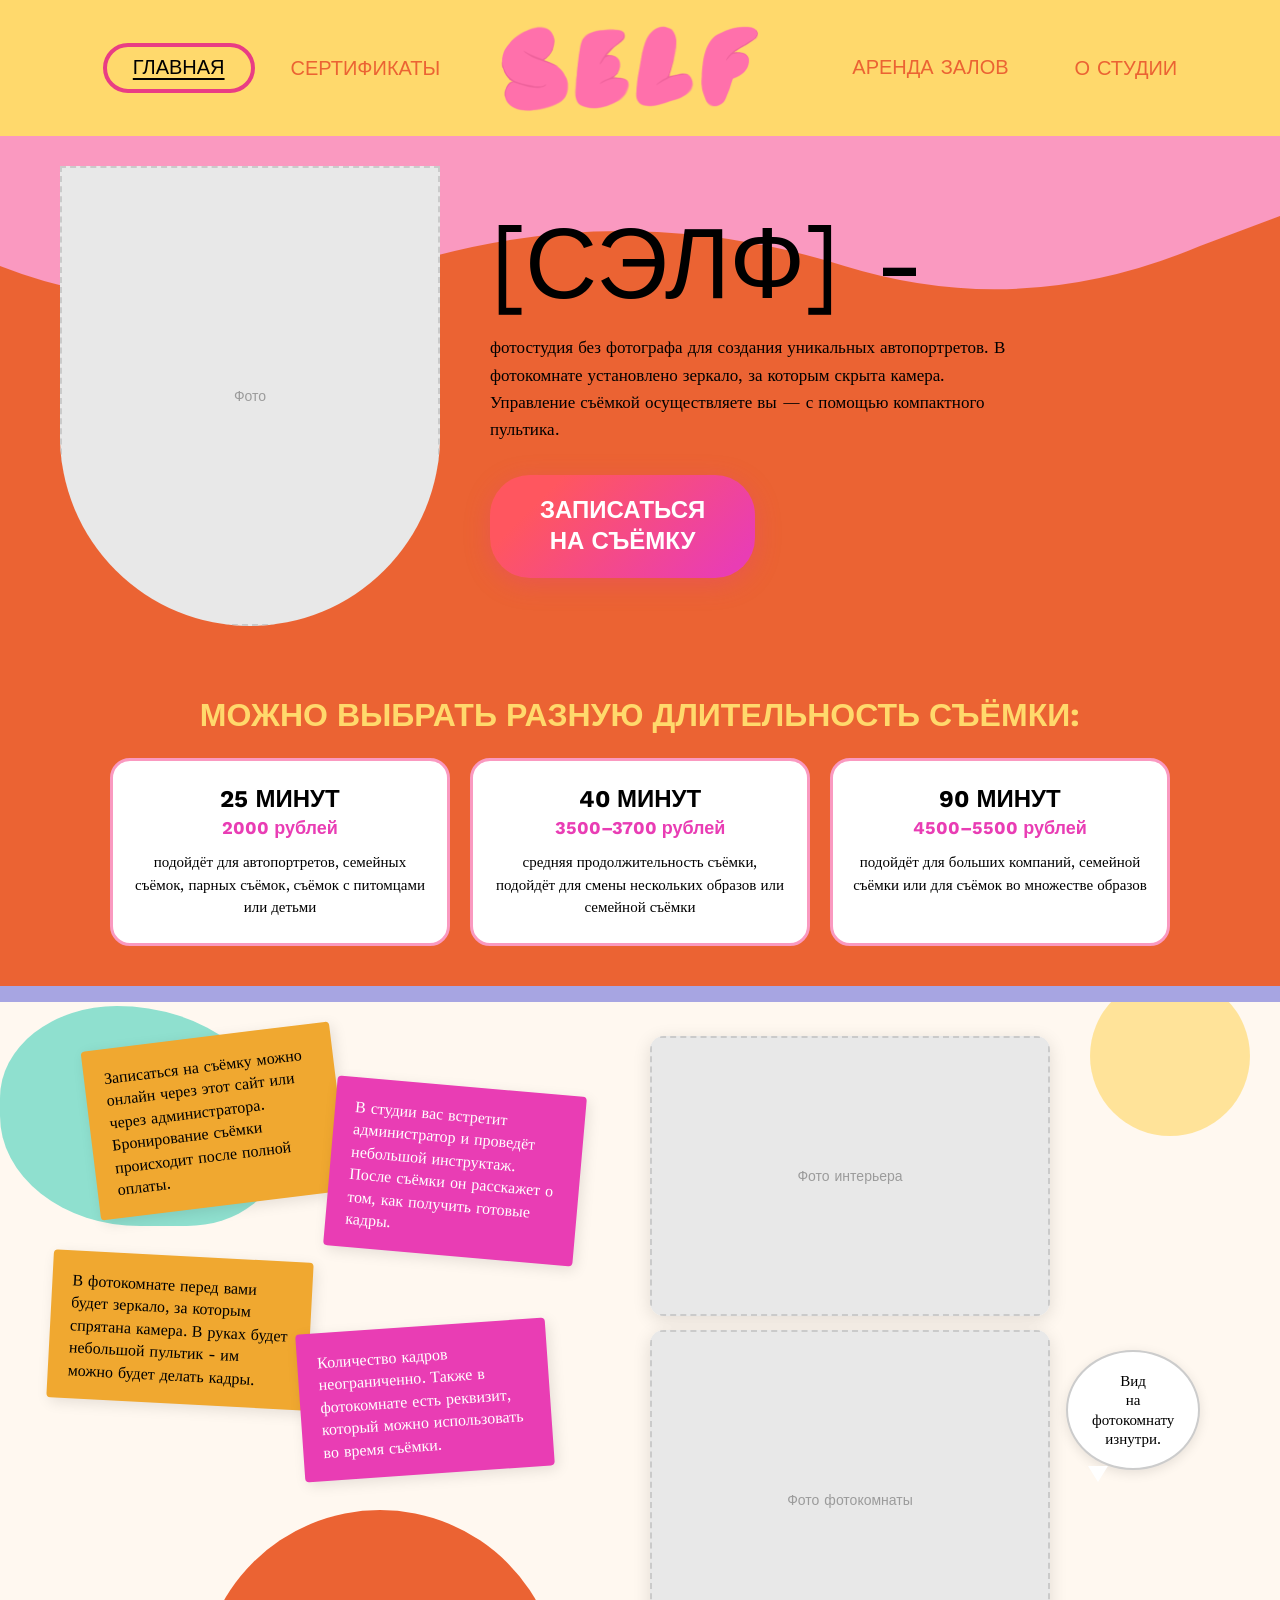
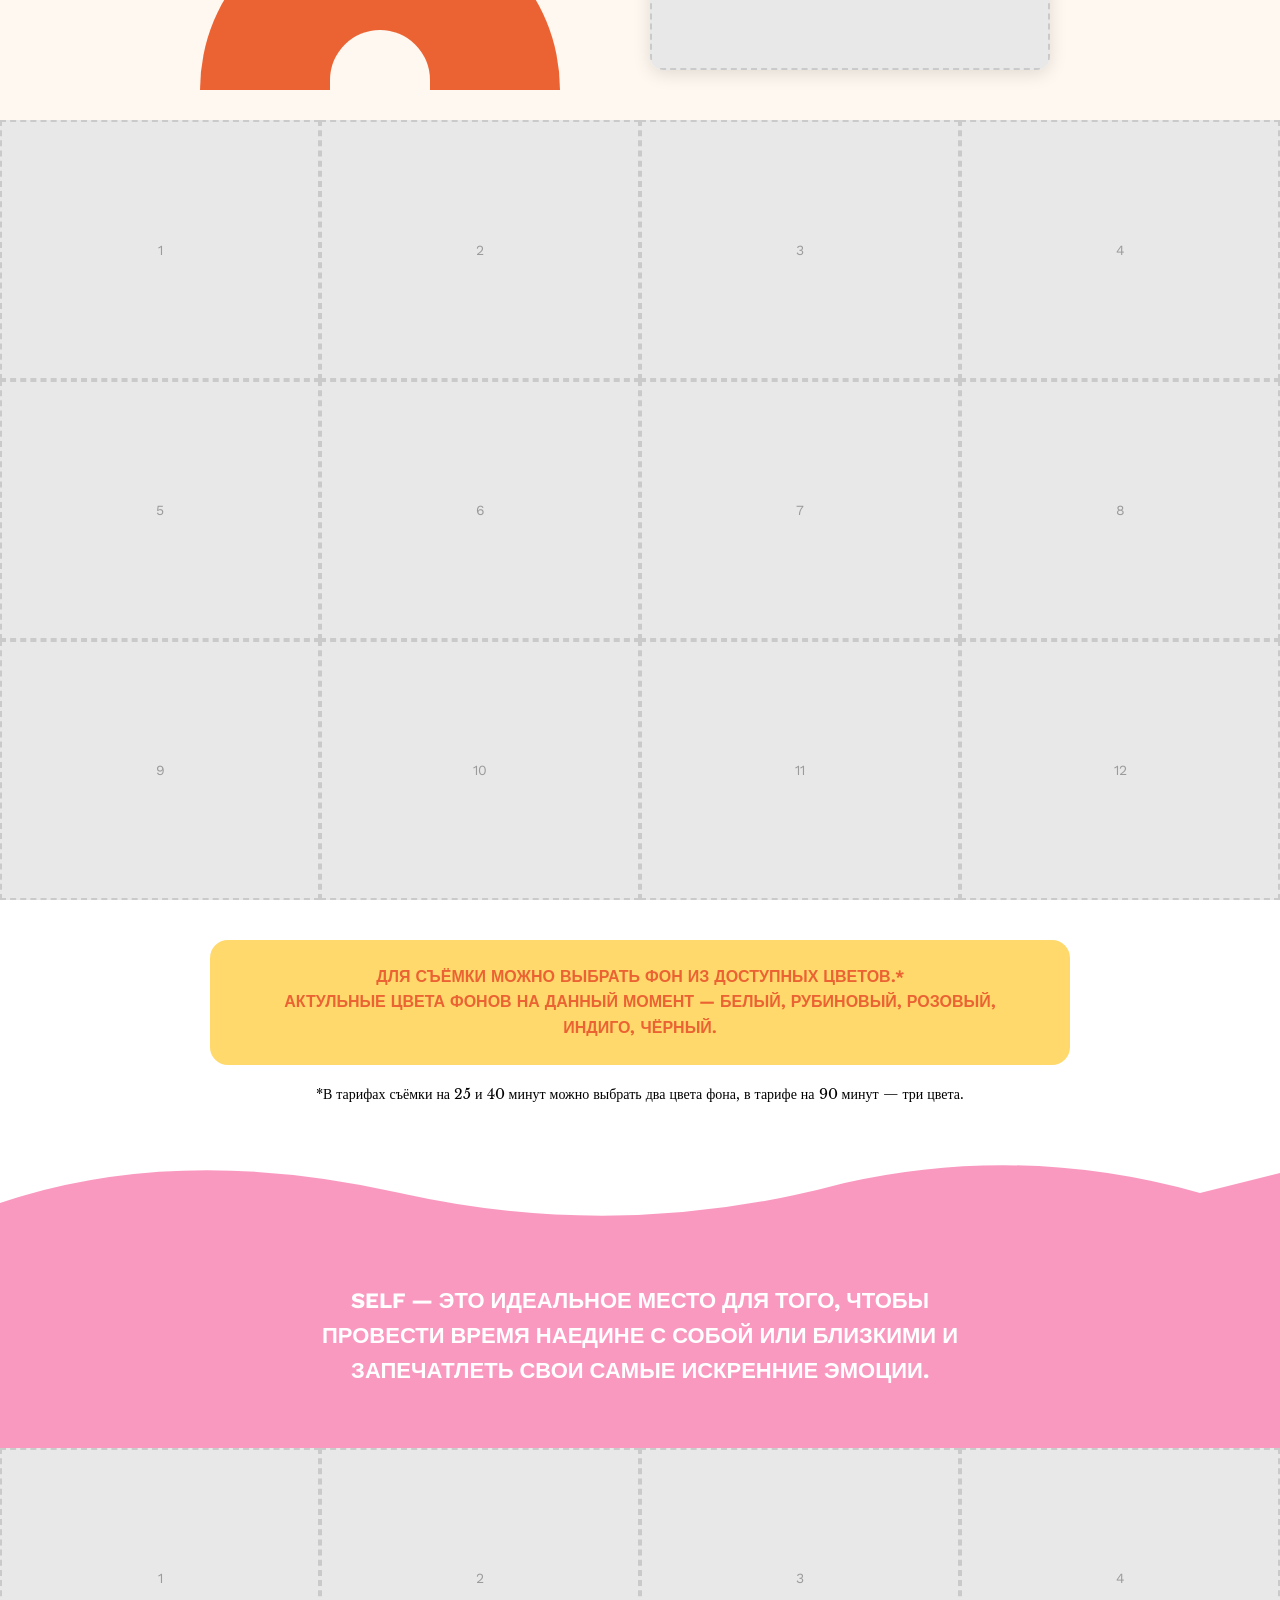
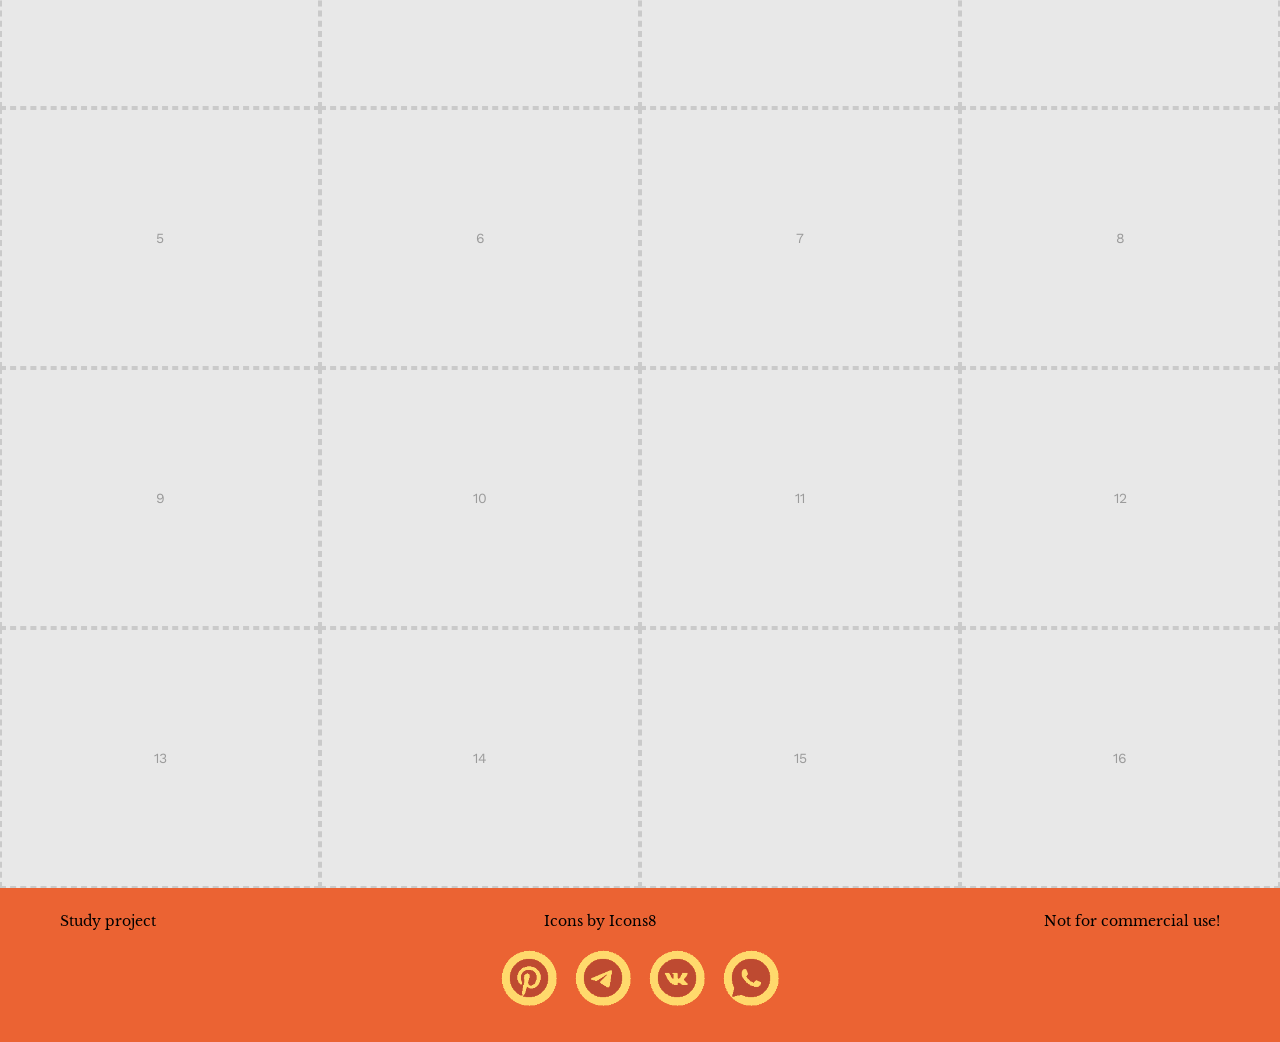
==== commit 60b6c1f6: "Add files via upload" ====
--- a/index.html
+++ b/index.html
@@ -19,22 +19,18 @@
      ============================================================ -->
 <header class="header">
     <nav class="nav">
-        <!-- ГЛАВНАЯ — активная страница (класс nav__link--active даёт рамку) -->
         <a href="index.html" class="nav__link nav__link--active">ГЛАВНАЯ</a>
-        
-        <!-- Остальные пункты — оранжевый текст без рамки -->
         <a href="certificates.html" class="nav__link">СЕРТИФИКАТЫ</a>
-        
-        <!-- Логотип SELF по центру — крупный розовый текст -->
-        <!-- ЗАМЕНИ НА SVG: вместо текста вставь <img src="logo.svg" class="nav__logo-img"> -->
-        <a href="index.html" class="nav__logo">SELF</a>
-        
+        <a href="index.html" class="nav__logo"><img src="logo-self.svg" alt="SELF" class="nav__logo-img"></a>
         <div class="nav__dropdown">
-            <span class="nav__link">АРЕНДА ЗАЛОВ</span>
-            <div class="nav__dropdown-menu">
-                <a href="room-small.html" class="nav__dropdown-item">Малый зал</a>
-                <a href="room-big.html" class="nav__dropdown-item">Большой зал</a>
-            </div>
+            <div class="nav__dropdown-trigger">
+                <a href="room-small.html" class="nav__link">АРЕНДА ЗАЛОВ</a>
+                <div class="nav__dropdown-subitems">
+                    <a href="room-small.html" class="nav__dropdown-item">Малый зал</a>
+                    <a href="room-big.html" class="nav__dropdown-item">Большой зал</a>
+                </div>
+            </div>
+        </div>
         </div>
         <a href="about.html" class="nav__link">О СТУДИИ</a>
     </nav>
@@ -264,26 +260,29 @@
      Оранжевый фон, текст, иконки соцсетей в жёлтых кружках
      ============================================================ -->
 <footer class="footer">
-    <!-- Три текста в ряд -->
     <div class="footer__top">
         <span>Study project</span>
         <span>Icons by Icons8</span>
         <span>Not for commercial use!</span>
     </div>
-    
-    <!-- Иконки соцсетей — каждая в жёлтом кружке -->
-    <!-- SVG внутри — это векторная иконка. Можно заменить на другую -->
     <div class="footer__socials">
-        <!-- Pinterest -->
-        <a href="#" class="soc"><svg width="24" height="24" viewBox="0 0 24 24" fill="currentColor"><path d="M12 2C6.48 2 2 6.48 2 12c0 4.25 2.67 7.9 6.44 9.34-.09-.78-.17-1.99.04-2.85.18-.78 1.2-5.08 1.2-5.08s-.31-.61-.31-1.52c0-1.42.82-2.49 1.85-2.49.87 0 1.29.66 1.29 1.44 0 .88-.56 2.19-.85 3.41-.24 1.02.51 1.85 1.52 1.85 1.82 0 3.22-1.92 3.22-4.69 0-2.45-1.76-4.17-4.28-4.17-2.91 0-4.62 2.18-4.62 4.44 0 .88.34 1.82.76 2.33.08.1.09.19.07.29-.08.32-.25 1.02-.29 1.16-.05.19-.15.23-.35.14-1.31-.61-2.13-2.53-2.13-4.07 0-3.31 2.41-6.36 6.94-6.36 3.65 0 6.48 2.6 6.48 6.07 0 3.62-2.28 6.54-5.46 6.54-1.07 0-2.07-.55-2.41-1.21l-.66 2.5c-.24.91-.88 2.06-1.31 2.75.99.31 2.03.47 3.12.47 5.52 0 10-4.48 10-10S17.52 2 12 2z"/></svg></a>
-        <!-- Telegram -->
-        <a href="#" class="soc"><svg width="24" height="24" viewBox="0 0 24 24" fill="currentColor"><path d="M12 2C6.48 2 2 6.48 2 12s4.48 10 10 10 10-4.48 10-10S17.52 2 12 2zm4.64 6.8l-1.66 7.84c-.12.56-.44.7-.9.43l-2.5-1.84-1.2 1.16c-.14.14-.25.25-.5.25l.18-2.52 4.6-4.16c.2-.18-.04-.28-.3-.1L8.9 13.42l-2.42-.76c-.52-.16-.53-.52.12-.78l9.46-3.64c.44-.16.82.1.68.76z"/></svg></a>
-        <!-- VK -->
-        <a href="#" class="soc"><svg width="24" height="24" viewBox="0 0 24 24" fill="currentColor"><path d="M12 2C6.48 2 2 6.48 2 12s4.48 10 10 10 10-4.48 10-10S17.52 2 12 2zm5.01 13.04h-1.43c-.54 0-.71-.43-1.68-1.42-.85-.82-1.22-.93-1.43-.93-.29 0-.38.08-.38.49v1.3c0 .35-.11.56-1.03.56-1.52 0-3.21-.92-4.4-2.64C5.24 10.58 4.9 9.08 4.9 8.68c0-.21.08-.4.49-.4h1.43c.37 0 .51.17.65.56.72 2.08 1.92 3.9 2.41 3.9.19 0 .27-.08.27-.55v-2.15c-.06-.94-.55-1.02-.55-1.36 0-.17.14-.34.37-.34h2.25c.31 0 .42.17.42.53v2.9c0 .31.14.42.23.42.19 0 .34-.11.68-.46 1.06-1.18 1.81-3.01 1.81-3.01.1-.21.27-.4.64-.4h1.43c.43 0 .52.22.43.53-.18.82-1.89 3.24-1.89 3.24-.15.24-.21.35 0 .63.14.2.63.63.95 1.01.6.69 1.05 1.27 1.17 1.67.13.4-.08.6-.49.6z"/></svg></a>
-        <!-- WhatsApp -->
-        <a href="#" class="soc"><svg width="24" height="24" viewBox="0 0 24 24" fill="currentColor"><path d="M12 2a10 10 0 0 0-8.6 15L2 22l5.2-1.4A10 10 0 1 0 12 2zm.03 3c2.94 0 5.33 2.27 5.34 5.06 0 2.79-2.39 5.06-5.34 5.06-.89 0-1.73-.22-2.48-.62L7 16l1.55-2.42A4.93 4.93 0 017.69 10.06C7.7 7.27 10.09 5 13.03 5zm-2.7 3.07c-.14 0-.36.05-.55.26-.18.2-.7.68-.7 1.66s.72 1.93.82 2.06c.1.13 1.39 2.13 3.39 2.99.47.2.84.33 1.13.42.47.15.9.13 1.24.08.38-.06 1.17-.48 1.33-.94.17-.46.17-.86.12-.94-.05-.09-.18-.14-.38-.24s-1.17-.58-1.35-.64c-.18-.07-.31-.1-.45.1-.13.2-.52.64-.63.78-.12.13-.24.15-.44.05s-.85-.31-1.63-.99c-.6-.53-1.01-1.19-1.13-1.39-.12-.2-.01-.3.09-.4.09-.09.2-.24.3-.36.1-.12.13-.2.2-.34.07-.13.04-.25-.02-.35-.05-.1-.44-1.06-.6-1.46-.16-.38-.32-.33-.44-.34h-.38c-.13 0-.35.05-.53.25z"/></svg></a>
+        <a href="#" class="soc"><img src="icon-pinterest.png" alt="Pinterest" class="soc__icon"></a>
+        <a href="#" class="soc"><img src="icon-telegram.png" alt="Telegram" class="soc__icon"></a>
+        <a href="#" class="soc"><img src="icon-vk.png" alt="VK" class="soc__icon"></a>
+        <a href="#" class="soc"><img src="icon-whatsapp.png" alt="WhatsApp" class="soc__icon"></a>
     </div>
 </footer>
+
+
+<script>
+    document.querySelectorAll('.nav__dropdown-item').forEach(function(item) {
+        item.addEventListener('click', function() {
+            var menu = this.closest('.nav__dropdown-menu');
+            if (menu) menu.style.display = 'none';
+            setTimeout(function() { if (menu) menu.style.display = ''; }, 300);
+        });
+    });
+</script>
 
 </body>
 </html>
--- a/style.css
+++ b/style.css
@@ -144,6 +144,8 @@
 .header {
     background: var(--yellow);      /* Цвет фона — жёлтый #FFD96C */
     padding: 18px 60px;             /* Отступы: 18px сверху/снизу, 60px по бокам */
+    position: relative;             /* Для z-index */
+    z-index: 100;                   /* Навигация поверх контента — dropdown наплывает вниз */
 }
 
 /* Сама навигация — элементы в ряд по центру */
@@ -154,39 +156,75 @@
     gap: 36px;                      /* Расстояние между пунктами меню — 36px */
 }
 
-/* Обычные ссылки навигации (СЕРТИФИКАТЫ, АРЕНДА ЗАЛОВ, О СТУДИИ) */
+/* ================================================================
+   НАВИГАЦИЯ — ССЫЛКИ
+   Обычные ссылки — оранжевый текст.
+   Активная страница — жирное розовое кольцо #E93D84 + тонкое чёрное подчёркивание.
+   При наведении на неактивную — текст становится чёрным (без подчёркивания).
+
+   Чтобы изменить цвет кольца — меняй border у .nav__link--active
+   Чтобы изменить толщину кольца — меняй border-width у .nav__link--active
+   Чтобы изменить подчёркивание — меняй border-bottom у .nav__link--active
+   ================================================================ */
+
+/* Обычные ссылки навигации */
 .nav__link {
-    font-family: var(--f-sans);     /* Шрифт Inter */
-    font-size: 20px;                /* Размер текста — 20px */
-    font-weight: 400;               /* Обычная толщина (Regular) */
-    text-transform: uppercase;      /* ВСЕ БУКВЫ ЗАГЛАВНЫЕ */
-    color: var(--orange);           /* Цвет текста — оранжевый #EB6333 */
-    transition: opacity 0.2s;       /* Плавное изменение прозрачности при наведении */
-}
-
-/* Активная ссылка (текущая страница) — ГЛАВНАЯ в овале */
+    font-family: var(--f-sans);
+    font-size: 20px;
+    font-weight: 400;               /* НЕ жирный */
+    text-transform: uppercase;
+    color: var(--orange);           /* Оранжевый текст */
+    transition: color 0.2s;
+    border-bottom: none;            /* Нет подчёркивания у обычных ссылок */
+}
+
+/* При наведении на обычную ссылку — текст чёрный, БЕЗ подчёркивания */
+.nav__link:hover {
+    color: var(--black);
+    opacity: 1;
+}
+
+/* Активная ссылка (текущая страница) — жирное розовое кольцо + подчёркивание */
+/* Цвет кольца: #E93D84 — меняй тут если нужен другой */
+/* Толщина кольца: 4px — меняй тут */
+/* Подчёркивание текста: чёрная линия внутри кольца */
 .nav__link--active {
-    border: 3px solid var(--black); /* Чёрная рамка толщиной 3px */
-    border-radius: 30px;            /* Закругление — делает овал */
-    padding: 8px 28px;              /* Внутренние отступы: 8px верх/низ, 28px бока */
-    background: var(--beige);       /* Фон — бежевый (не белый!) */
-    color: var(--black);            /* Цвет текста — чёрный (в отличие от остальных оранжевых) */
-    font-weight: 600;               /* Полужирный текст */
-}
-
-/* Эффект при наведении на ссылку */
-.nav__link:hover {
-    opacity: 0.7;                   /* Делаем полупрозрачным */
+    border: 4px solid #E93D84;      /* Жирное розовое кольцо */
+    border-radius: 30px;
+    /*
+       СКРУГЛЕНИЕ КОЛЬЦА — настройка симметрии:
+       padding: ВЕРХ БОКА НИЗ
+       Сейчас: 8px сверху, 26px по бокам, 10px снизу
+       Если кольцо несимметричное — меняй эти значения тут:
+    */
+    padding: 8px 26px 10px;         /* Сверху 8px | Бока 26px | Снизу 10px */
+    background: var(--yellow);      /* Фон = жёлтый (как шапка навигации) */
+    color: var(--black);
+    font-weight: 400;               /* НЕ жирный */
+    text-decoration: underline;     /* Подчёркивание текста внутри кольца */
+    text-decoration-color: var(--black); /* Цвет подчёркивания — чёрный */
+    text-underline-offset: 4px;     /* Отступ линии от текста — меняй тут */
+    text-decoration-thickness: 2px; /* Толщина линии — меняй тут */
+}
+
+/* Активная ссылка при наведении — ничего не меняется */
+.nav__link--active:hover {
+    color: var(--black);
 }
 
 /* Логотип SELF по центру навигации */
 .nav__logo {
-    font-family: var(--f-sans);     /* Шрифт Inter */
-    font-size: 52px;                /* Размер — 52px (крупный) */
-    font-weight: 700;               /* Жирный (Bold) */
-    color: var(--btn-to);           /* Цвет — розово-фиолетовый #E93DB4 */
-    letter-spacing: 5px;            /* Расстояние между буквами */
+    display: flex;
+    align-items: center;
     margin: 0 20px;                 /* Отступы слева/справа от логотипа */
+}
+
+/* Картинка логотипа — размер 270×100, прозрачный фон */
+/* Чтобы изменить размер логотипа — меняй width и height тут */
+.nav__logo-img {
+    width: 270px;                   /* Ширина логотипа */
+    height: 100px;                  /* Высота логотипа */
+    object-fit: contain;            /* Сохраняет пропорции */
 }
 
 
@@ -716,8 +754,7 @@
     margin-bottom: 20px;
     font-family: var(--f-serif);
     font-size: 14px;
-    color: var(--white);            /* Белый текст */
-    opacity: 0.6;                   /* Полупрозрачный — 60% */
+    color: var(--black);            /* Чёрный текст */
 }
 
 /* Контейнер иконок соцсетей */
@@ -727,18 +764,30 @@
     gap: 18px;                      /* Расстояние между иконками */
 }
 
-/* Одна иконка соцсети — жёлтый кружок */
+/* ================================================================
+   ИКОНКИ СОЦСЕТЕЙ В ФУТЕРЕ
+   Иконки — PNG-картинки с жёлтым кольцом и оранжевым кругом.
+   Чтобы изменить размер — меняй width/height у .soc и .soc__icon
+   ================================================================ */
+
+/* Контейнер одной иконки */
 .soc {
-    width: 56px;                    /* Размер кружка */
+    width: 56px;                    /* Размер контейнера — меняй тут */
     height: 56px;
     display: flex;
     align-items: center;
     justify-content: center;
-    background: var(--yellow);      /* Жёлтый фон #FFD96C */
-    border-radius: 50%;             /* Круг */
-    color: var(--orange);           /* Цвет иконки — оранжевый */
+    background: none;               /* Фон не нужен — он в самой картинке */
+    border: none;                   /* Обводка не нужна — она в картинке */
+    border-radius: 50%;
     transition: transform 0.3s;
-    box-shadow: 0 3px 12px rgba(0,0,0,0.1);
+}
+
+/* Картинка иконки внутри контейнера */
+.soc__icon {
+    width: 56px;                    /* Размер картинки — меняй тут */
+    height: 56px;
+    object-fit: contain;            /* Сохраняет пропорции */
 }
 
 /* Иконка при наведении */
@@ -1122,54 +1171,120 @@
 
 /* ================================================================
    БЛОК: ВЫПАДАЮЩЕЕ МЕНЮ В НАВИГАЦИИ
-   Dropdown для выбора "Малый зал" / "Большой зал"
-   ================================================================ */
+   «АРЕНДА ЗАЛОВ» + подпункты раскрываются ВНИЗ за навигацию.
+   Навигация НЕ сдвигается при наведении.
+   Кольцо ровное, такого же размера как у других ссылок.
+   ================================================================ */
+
+/* Контейнер dropdown */
 .nav__dropdown {
     position: relative;
-}
-
-.nav__dropdown-menu {
+    z-index: 50;
+}
+
+/* Триггер — всегда одинаковый размер, чтобы навигация не прыгала */
+.nav__dropdown-trigger {
+    position: relative;
+    text-align: center;
+    border: 4px solid transparent;
+    border-radius: 20px;
+    padding: 8px 26px 10px;         /* Совпадает с .nav__link--active */
+}
+
+/* Подпункты — абсолютно позиционированы ВНИЗ */
+.nav__dropdown-subitems {
     display: none;
     position: absolute;
     top: 100%;
-    left: 50%;
-    transform: translateX(-50%);
-    background: var(--yellow);
-    border: 2px solid var(--orange);
-    border-radius: 14px;
-    padding: 8px 0;
-    min-width: 180px;
-    z-index: 100;
-    margin-top: 6px;
-    box-shadow: 0 4px 16px rgba(0,0,0,0.12);
-}
-
-.nav__dropdown:hover .nav__dropdown-menu {
+    left: -4px;
+    right: -4px;
+    background: var(--beige);       /* Бежевый фон dropdown */
+    border: 4px solid #E93D84;
+    border-top: none;
+    border-radius: 0 0 20px 20px;
+    padding: 4px 8px 8px;
+    z-index: 52;
+}
+
+/* При наведении — показать подпункты */
+.nav__dropdown-trigger:hover .nav__dropdown-subitems {
     display: block;
 }
 
+/* При наведении — убрать нижнее скругление у кольца */
+.nav__dropdown-trigger:hover {
+    border-radius: 30px 30px 0 0 !important;
+}
+
+/* Заголовок АРЕНДА ЗАЛОВ */
+.nav__dropdown-title {
+    font-family: var(--f-sans);
+    font-size: 20px;
+    font-weight: 400;
+    text-transform: uppercase;
+    color: var(--black);
+    text-decoration: underline;
+    text-decoration-color: var(--black);
+    text-underline-offset: 4px;
+    text-decoration-thickness: 2px;
+}
+
+/* === Активная страница (залы) — розовое кольцо + БЕЖЕВЫЙ фон === */
+/* Перебивает жёлтый фон из .nav__link--active */
+.nav__dropdown-trigger.nav__link--active {
+    border-color: #E93D84;
+    background: var(--beige) !important; /* БЕЖЕВЫЙ фон когда зал выбран — !important перебивает .nav__link--active */
+    z-index: 51;
+}
+
+/* === Неактивные страницы — кольцо появляется при наведении === */
+.nav__dropdown-trigger:not(.nav__link--active):hover {
+    border-color: #E93D84;          /* Кольцо становится видимым */
+    background: var(--beige);       /* Бежевый фон */
+    z-index: 51;
+}
+
+.nav__dropdown-trigger:not(.nav__link--active) .nav__link {
+    /* Ссылка внутри триггера — обычный стиль */
+    border-bottom: none;
+    padding-bottom: 0;
+}
+
+.nav__dropdown-trigger:not(.nav__link--active):hover .nav__link {
+    color: var(--black);
+    text-decoration: underline;
+    text-decoration-color: var(--black);
+    text-underline-offset: 4px;
+    text-decoration-thickness: 2px;
+}
+
+/* Пункт подменю — БЕЗ подчёркивания */
 .nav__dropdown-item {
     display: block;
-    padding: 8px 20px;
+    padding: 3px 12px;
     font-family: var(--f-sans);
     font-size: 16px;
     font-weight: 400;
-    color: var(--orange);
+    color: var(--black);
     text-align: center;
-    transition: background 0.2s;
+    border-radius: 16px;
+    transition: background 0.2s, color 0.2s;
+    margin: 2px 0;
+    text-decoration: none;
 }
 
 .nav__dropdown-item:hover {
-    background: rgba(235, 99, 51, 0.1);
+    background: #FFD9A4;
+    color: #E93D84;
+    text-decoration: none;
 }
 
 .nav__dropdown-item--active {
-    font-weight: 600;
-    color: var(--black);
-    background: var(--beige);
-    border-radius: 8px;
-    margin: 0 6px;
-    padding: 8px 14px;
+    font-weight: 400;
+    color: #E93D84;
+    background: #FFD9A4;
+    border-radius: 16px;
+    text-decoration: none;
 }
 
 
